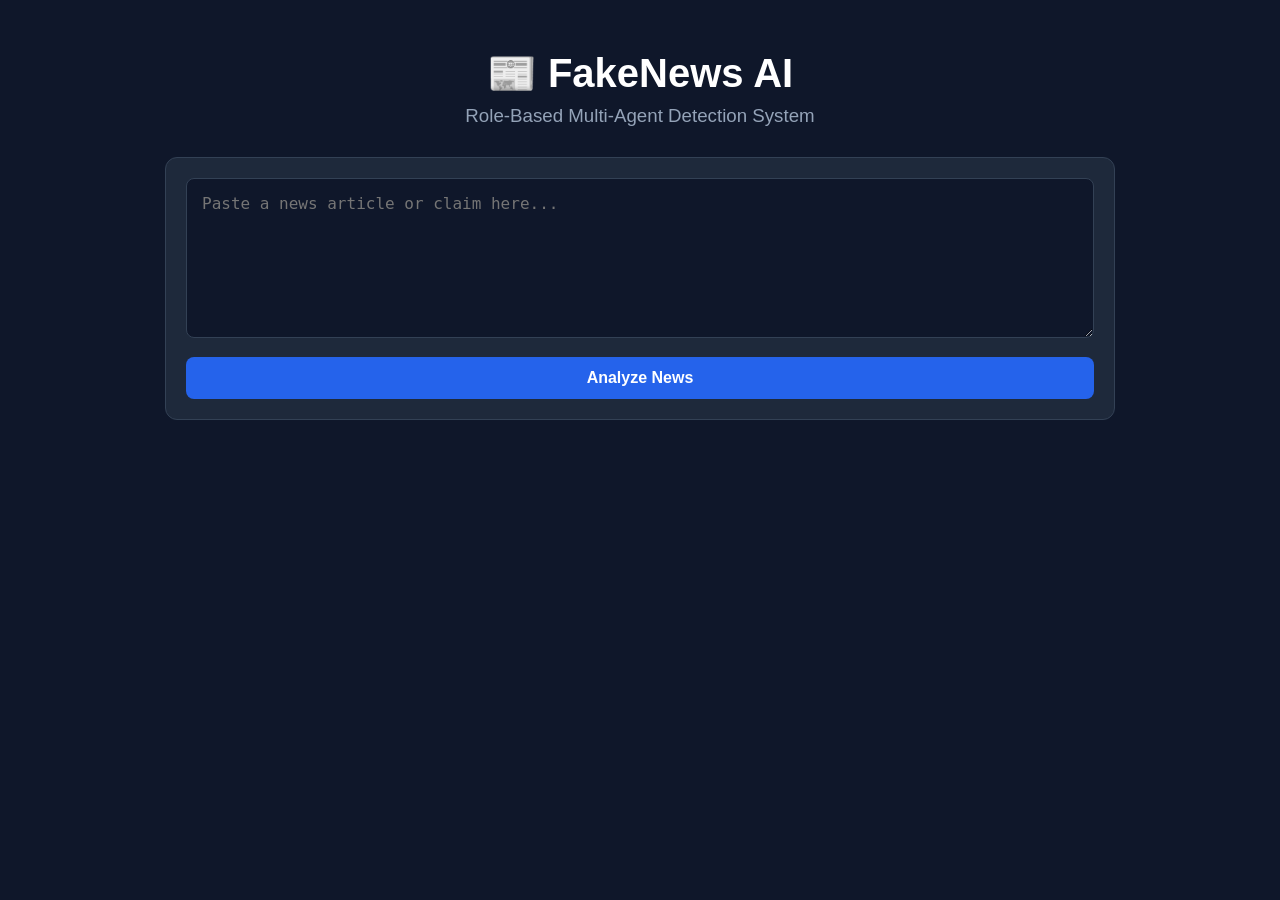
==== frontend/index.html @ 308bc760 "Initial FakeNews AI project" ====
<!DOCTYPE html>
<html lang="en">
<head>
    <meta charset="UTF-8">
    <meta name="viewport" content="width=device-width, initial-scale=1.0">
    <title>FakeNews AI</title>
    <link rel="stylesheet" href="style.css">
</head>
<body>

    <div class="container">
        <h1>📰 FakeNews AI</h1>
        <h3>Role-Based Multi-Agent Detection System</h3>

        <div class="input-section">
            <textarea id="newsText" placeholder="Paste a news article or claim here..."></textarea>
            <button id="analyzeBtn" onclick="analyzeNews()">Analyze News</button>
        </div>

        <div id="result" class="hidden"></div>
    </div>

    <script src="script.js"></script>
</body>
</html>
---- frontend/style.css ----
* {
    margin: 0;
    padding: 0;
    box-sizing: border-box;
}

body {
    font-family: 'Segoe UI', Arial, sans-serif;
    background: #0f172a; /* Sleek dark-mode background */
    color: #f8fafc;
    padding: 20px;
}

.container {
    width: 90%;
    max-width: 950px;
    margin: 30px auto;
    text-align: center;
}

h1 {
    color: #ffffff;
    font-size: 2.5rem;
    margin-bottom: 8px;
}

h3 {
    color: #94a3b8;
    font-weight: 400;
    margin-bottom: 30px;
}

.input-section {
    background: #1e293b;
    padding: 20px;
    border-radius: 12px;
    border: 1px solid #334155;
    margin-bottom: 30px;
}

textarea {
    width: 100%;
    height: 160px;
    padding: 15px;
    font-size: 16px;
    background: #0f172a;
    color: #ffffff;
    border-radius: 8px;
    border: 1px solid #334155;
    resize: vertical;
}

textarea:focus {
    outline: none;
    border-color: #38bdf8;
}

button {
    margin-top: 15px;
    padding: 12px 40px;
    border: none;
    border-radius: 8px;
    background: #2563eb;
    color: white;
    font-size: 16px;
    font-weight: 600;
    cursor: pointer;
    width: 100%;
    transition: background 0.2s;
}

button:hover {
    background: #1d4ed8;
}

.hidden {
    display: none;
}

/* Verdict Display Card */
.verdict-card {
    background: #1e293b;
    padding: 25px;
    border-radius: 12px;
    border-left: 8px solid #64748b;
    text-align: left;
    margin-bottom: 25px;
    box-shadow: 0px 4px 12px rgba(0,0,0,0.2);
}

.verdict-title {
    font-size: 26px;
    font-weight: bold;
    margin-bottom: 5px;
}

.real { color: #4ade80; }
.fake { color: #f87171; }
.unverified { color: #fbbf24; }

.confidence-text {
    font-size: 16px;
    color: #94a3b8;
    margin-bottom: 15px;
}

.explanation-text {
    font-size: 16px;
    line-height: 1.6;
    color: #cbd5e1;
}

/* Section Header */
.section-title {
    text-align: left;
    margin: 30px 0 15px 0;
    font-size: 20px;
    font-weight: bold;
    color: #38bdf8;
}

/* Agent Layout Dashboard Grid */
.agent-grid {
    display: grid;
    grid-template-columns: repeat(auto-fit, minmax(210px, 1fr));
    gap: 15px;
    text-align: left;
}

.agent-card {
    background: #1e293b;
    border: 1px solid #334155;
    padding: 18px;
    border-radius: 10px;
}

.agent-card h4 {
    color: #38bdf8;
    margin-bottom: 10px;
    border-bottom: 1px solid #334155;
    padding-bottom: 6px;
    font-size: 15px;
}

.agent-content {
    font-size: 14px;
    color: #cbd5e1;
    line-height: 1.4;
}

.agent-content pre {
    white-space: pre-wrap;
    font-family: monospace;
    color: #e2e8f0;
}
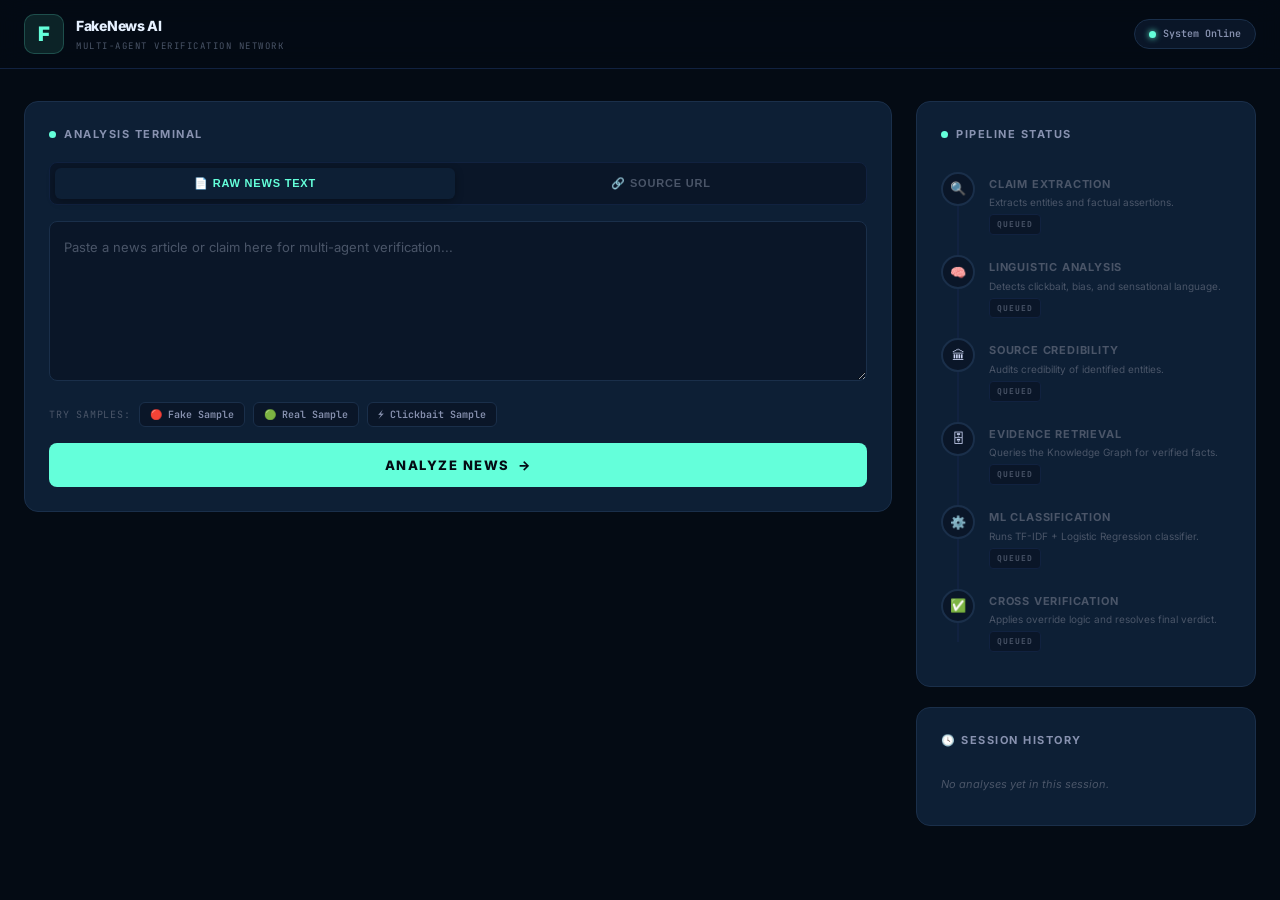
==== commit 95e2bf22: "Added internet verification agent and expanded knowledge graph" ====
--- a/frontend/index.html
+++ b/frontend/index.html
@@ -1,25 +1,144 @@
 <!DOCTYPE html>
 <html lang="en">
 <head>
-    <meta charset="UTF-8">
-    <meta name="viewport" content="width=device-width, initial-scale=1.0">
-    <title>FakeNews AI</title>
-    <link rel="stylesheet" href="style.css">
+  <meta charset="UTF-8" />
+  <meta name="viewport" content="width=device-width, initial-scale=1.0"/>
+  <title>FakeNews AI — Multi-Agent Detection</title>
+  <link href="https://fonts.googleapis.com/css2?family=Inter:wght@400;500;600;700;900&family=JetBrains+Mono:wght@400;600;700&display=swap" rel="stylesheet"/>
+  <link rel="stylesheet" href="style.css"/>
 </head>
 <body>
 
-    <div class="container">
-        <h1>📰 FakeNews AI</h1>
-        <h3>Role-Based Multi-Agent Detection System</h3>
+  <!-- HEADER -->
+  <header class="header">
+    <div class="header-inner">
+      <div class="logo-group">
+        <div class="logo-icon">F</div>
+        <div>
+          <div class="logo-title">FakeNews AI</div>
+          <div class="logo-sub">Multi-Agent Verification Network</div>
+        </div>
+      </div>
+      <div class="status-badge">
+        <span class="status-dot"></span>
+        System Online
+      </div>
+    </div>
+  </header>
 
-        <div class="input-section">
-            <textarea id="newsText" placeholder="Paste a news article or claim here..."></textarea>
-            <button id="analyzeBtn" onclick="analyzeNews()">Analyze News</button>
+  <!-- MAIN -->
+  <main class="main">
+
+    <!-- ERROR BANNER -->
+    <div id="errorBanner" class="error-banner hidden">
+      <span>⚠</span>
+      <span id="errorMsg"></span>
+      <button onclick="clearError()">✕</button>
+    </div>
+
+    <div class="grid">
+
+      <!-- LEFT COLUMN -->
+      <div class="col-left">
+
+        <!-- INPUT TERMINAL -->
+        <div class="card" id="inputCard">
+          <div class="card-header">
+            <span class="pulse-dot"></span>
+            <span>Analysis Terminal</span>
+          </div>
+
+          <div class="tab-row">
+            <button class="tab active" id="tabText" onclick="switchTab('text')">📄 Raw News Text</button>
+            <button class="tab" id="tabUrl" onclick="switchTab('url')">🔗 Source URL</button>
+          </div>
+
+          <textarea id="newsInput" class="input-area" placeholder="Paste a news article or claim here for multi-agent verification..."></textarea>
+          <input id="urlInput" class="input-url hidden" type="url" placeholder="https://example-news-source.com/article"/>
+
+          <!-- Sample buttons -->
+          <div class="sample-row">
+            <span class="sample-label">Try samples:</span>
+            <button class="sample-btn" onclick="loadSample('fake')">🔴 Fake Sample</button>
+            <button class="sample-btn" onclick="loadSample('real')">🟢 Real Sample</button>
+            <button class="sample-btn" onclick="loadSample('clickbait')">⚡ Clickbait Sample</button>
+          </div>
+
+          <button id="analyzeBtn" class="analyze-btn" onclick="analyze()">
+            <span id="btnText">Analyze News</span>
+            <span id="btnIcon">→</span>
+          </button>
         </div>
 
-        <div id="result" class="hidden"></div>
+        <!-- VERDICT PANEL (hidden until result) -->
+        <div id="verdictPanel" class="card verdict-card hidden">
+          <div class="verdict-top">
+            <div class="verdict-icon-wrap" id="verdictIconWrap">
+              <span id="verdictIcon" class="verdict-icon">?</span>
+            </div>
+            <div class="verdict-info">
+              <div class="verdict-label">System Verdict</div>
+              <div id="verdictText" class="verdict-text">—</div>
+              <div id="verdictExplanation" class="verdict-explanation"></div>
+            </div>
+            <!-- Confidence ring -->
+            <div class="confidence-ring-wrap">
+              <svg class="ring-svg" viewBox="0 0 100 100">
+                <circle cx="50" cy="50" r="40" class="ring-bg"/>
+                <circle cx="50" cy="50" r="40" class="ring-fill" id="ringFill"
+                  stroke-dasharray="251.2"
+                  stroke-dashoffset="251.2"/>
+              </svg>
+              <div class="ring-label">
+                <span id="confidencePct">0%</span>
+                <span class="ring-sub">Confidence</span>
+              </div>
+            </div>
+          </div>
+
+          <!-- Knowledge Graph badge -->
+          <div id="kgBadge" class="kg-badge hidden">
+            <span>🗄</span>
+            <span id="kgText">Verified Against Knowledge Graph</span>
+          </div>
+        </div>
+
+        <!-- AGENT BREAKDOWN (hidden until result) -->
+        <div id="agentPanel" class="hidden">
+          <div class="section-title">Individual Agent Classifications</div>
+          <div class="agent-grid" id="agentGrid"></div>
+        </div>
+
+      </div>
+
+      <!-- RIGHT COLUMN -->
+      <div class="col-right">
+
+        <!-- PIPELINE STEPPER -->
+        <div class="card">
+          <div class="card-header">
+            <span class="pulse-dot" id="pipelineDot"></span>
+            <span>Pipeline Status</span>
+          </div>
+          <div class="stepper" id="stepper">
+            <!-- Steps injected by JS -->
+          </div>
+        </div>
+
+        <!-- HISTORY PANEL -->
+        <div class="card">
+          <div class="card-header">
+            🕓 Session History
+          </div>
+          <div id="historyList" class="history-list">
+            <div class="history-empty">No analyses yet in this session.</div>
+          </div>
+        </div>
+
+      </div>
     </div>
+  </main>
 
-    <script src="script.js"></script>
+  <script src="script.js"></script>
 </body>
-</html> +</html>
--- a/frontend/style.css
+++ b/frontend/style.css
@@ -1,155 +1,768 @@
-* {
-    margin: 0;
-    padding: 0;
-    box-sizing: border-box;
-}
+/* =============================================
+   RESET & BASE
+   ============================================= */
+*, *::before, *::after { box-sizing: border-box; margin: 0; padding: 0; }
+
+:root {
+  --bg:        #040b14;
+  --surface:   #0a1628;
+  --card:      #0d1f35;
+  --border:    #1a2f4a;
+  --border2:   #112240;
+  --text:      #ccd6f6;
+  --text-dim:  #8892b0;
+  --text-faint:#4a5568;
+  --green:     #64ffda;
+  --green-dim: rgba(100,255,218,0.1);
+  --green-bd:  rgba(100,255,218,0.2);
+  --red:       #ff6b6b;
+  --red-dim:   rgba(255,107,107,0.1);
+  --red-bd:    rgba(255,107,107,0.25);
+  --amber:     #ffd166;
+  --amber-dim: rgba(255,209,102,0.1);
+  --amber-bd:  rgba(255,209,102,0.25);
+  --blue:      #64b5f6;
+  --blue-dim:  rgba(100,181,246,0.1);
+  --font:      'Inter', sans-serif;
+  --mono:      'JetBrains Mono', monospace;
+  --radius:    14px;
+  --radius-sm: 8px;
+}
+
+html { scroll-behavior: smooth; }
 
 body {
-    font-family: 'Segoe UI', Arial, sans-serif;
-    background: #0f172a; /* Sleek dark-mode background */
-    color: #f8fafc;
-    padding: 20px;
-}
-
-.container {
-    width: 90%;
-    max-width: 950px;
-    margin: 30px auto;
-    text-align: center;
-}
-
-h1 {
-    color: #ffffff;
-    font-size: 2.5rem;
-    margin-bottom: 8px;
-}
-
-h3 {
-    color: #94a3b8;
-    font-weight: 400;
-    margin-bottom: 30px;
-}
-
-.input-section {
-    background: #1e293b;
-    padding: 20px;
-    border-radius: 12px;
-    border: 1px solid #334155;
-    margin-bottom: 30px;
-}
-
-textarea {
-    width: 100%;
-    height: 160px;
-    padding: 15px;
-    font-size: 16px;
-    background: #0f172a;
-    color: #ffffff;
-    border-radius: 8px;
-    border: 1px solid #334155;
-    resize: vertical;
-}
-
-textarea:focus {
-    outline: none;
-    border-color: #38bdf8;
-}
-
-button {
-    margin-top: 15px;
-    padding: 12px 40px;
-    border: none;
-    border-radius: 8px;
-    background: #2563eb;
-    color: white;
-    font-size: 16px;
-    font-weight: 600;
-    cursor: pointer;
-    width: 100%;
-    transition: background 0.2s;
-}
-
-button:hover {
-    background: #1d4ed8;
-}
-
-.hidden {
-    display: none;
-}
-
-/* Verdict Display Card */
-.verdict-card {
-    background: #1e293b;
-    padding: 25px;
-    border-radius: 12px;
-    border-left: 8px solid #64748b;
-    text-align: left;
-    margin-bottom: 25px;
-    box-shadow: 0px 4px 12px rgba(0,0,0,0.2);
-}
-
-.verdict-title {
-    font-size: 26px;
-    font-weight: bold;
-    margin-bottom: 5px;
-}
-
-.real { color: #4ade80; }
-.fake { color: #f87171; }
-.unverified { color: #fbbf24; }
-
-.confidence-text {
-    font-size: 16px;
-    color: #94a3b8;
-    margin-bottom: 15px;
-}
-
-.explanation-text {
-    font-size: 16px;
-    line-height: 1.6;
-    color: #cbd5e1;
-}
-
-/* Section Header */
+  font-family: var(--font);
+  background: var(--bg);
+  color: var(--text);
+  min-height: 100vh;
+  line-height: 1.6;
+}
+
+/* =============================================
+   HEADER
+   ============================================= */
+.header {
+  position: sticky;
+  top: 0;
+  z-index: 100;
+  background: rgba(4,11,20,0.85);
+  backdrop-filter: blur(12px);
+  border-bottom: 1px solid var(--border2);
+}
+
+.header-inner {
+  max-width: 1280px;
+  margin: 0 auto;
+  padding: 14px 24px;
+  display: flex;
+  align-items: center;
+  justify-content: space-between;
+}
+
+.logo-group {
+  display: flex;
+  align-items: center;
+  gap: 12px;
+}
+
+.logo-icon {
+  width: 40px;
+  height: 40px;
+  border-radius: 10px;
+  background: var(--green-dim);
+  border: 1px solid var(--green-bd);
+  color: var(--green);
+  font-weight: 900;
+  font-size: 20px;
+  display: flex;
+  align-items: center;
+  justify-content: center;
+}
+
+.logo-title {
+  font-size: 14px;
+  font-weight: 800;
+  color: #e6f1ff;
+  letter-spacing: -0.3px;
+}
+
+.logo-sub {
+  font-family: var(--mono);
+  font-size: 9px;
+  color: var(--text-faint);
+  text-transform: uppercase;
+  letter-spacing: 1.5px;
+  margin-top: 1px;
+}
+
+.status-badge {
+  display: flex;
+  align-items: center;
+  gap: 7px;
+  font-family: var(--mono);
+  font-size: 10px;
+  font-weight: 600;
+  color: var(--text-dim);
+  background: var(--surface);
+  border: 1px solid var(--border);
+  padding: 6px 14px;
+  border-radius: 20px;
+}
+
+.status-dot {
+  width: 7px;
+  height: 7px;
+  border-radius: 50%;
+  background: var(--green);
+  box-shadow: 0 0 6px var(--green);
+  animation: pulse 2s infinite;
+}
+
+@keyframes pulse {
+  0%, 100% { opacity: 1; }
+  50% { opacity: 0.4; }
+}
+
+/* =============================================
+   MAIN LAYOUT
+   ============================================= */
+.main {
+  max-width: 1280px;
+  margin: 0 auto;
+  padding: 32px 24px 60px;
+}
+
+.grid {
+  display: grid;
+  grid-template-columns: 1fr 340px;
+  gap: 24px;
+  align-items: start;
+}
+
+@media (max-width: 960px) {
+  .grid { grid-template-columns: 1fr; }
+}
+
+.col-left, .col-right { display: flex; flex-direction: column; gap: 20px; }
+
+/* =============================================
+   CARD
+   ============================================= */
+.card {
+  background: var(--card);
+  border: 1px solid var(--border);
+  border-radius: var(--radius);
+  padding: 24px;
+  transition: border-color 0.2s;
+}
+
+.card-header {
+  display: flex;
+  align-items: center;
+  gap: 8px;
+  font-size: 11px;
+  font-weight: 700;
+  text-transform: uppercase;
+  letter-spacing: 1.5px;
+  color: var(--text-dim);
+  margin-bottom: 18px;
+}
+
+.pulse-dot {
+  width: 7px;
+  height: 7px;
+  border-radius: 50%;
+  background: var(--green);
+  animation: pulse 2s infinite;
+  flex-shrink: 0;
+}
+
+/* =============================================
+   INPUT TERMINAL
+   ============================================= */
+.tab-row {
+  display: flex;
+  gap: 6px;
+  background: var(--surface);
+  padding: 5px;
+  border-radius: var(--radius-sm);
+  margin-bottom: 16px;
+  border: 1px solid var(--border2);
+}
+
+.tab {
+  flex: 1;
+  padding: 9px 12px;
+  border: none;
+  border-radius: 6px;
+  font-size: 11px;
+  font-weight: 700;
+  text-transform: uppercase;
+  letter-spacing: 0.8px;
+  cursor: pointer;
+  background: transparent;
+  color: var(--text-faint);
+  transition: all 0.2s;
+}
+
+.tab.active {
+  background: var(--card);
+  color: var(--green);
+  box-shadow: 0 2px 8px rgba(0,0,0,0.3);
+}
+
+.input-area {
+  width: 100%;
+  height: 160px;
+  background: var(--surface);
+  border: 1px solid var(--border);
+  border-radius: var(--radius-sm);
+  color: var(--text);
+  font-family: var(--font);
+  font-size: 13px;
+  padding: 14px;
+  resize: vertical;
+  outline: none;
+  transition: border-color 0.2s;
+  line-height: 1.7;
+}
+
+.input-area:focus { border-color: rgba(100,255,218,0.4); }
+.input-area::placeholder { color: var(--text-faint); }
+
+.input-url {
+  width: 100%;
+  background: var(--surface);
+  border: 1px solid var(--border);
+  border-radius: var(--radius-sm);
+  color: var(--text);
+  font-family: var(--mono);
+  font-size: 12px;
+  padding: 14px;
+  outline: none;
+  transition: border-color 0.2s;
+}
+
+.input-url:focus { border-color: rgba(100,255,218,0.4); }
+.input-url::placeholder { color: var(--text-faint); }
+
+.sample-row {
+  display: flex;
+  align-items: center;
+  gap: 8px;
+  flex-wrap: wrap;
+  margin: 14px 0 16px;
+}
+
+.sample-label {
+  font-size: 10px;
+  color: var(--text-faint);
+  font-family: var(--mono);
+  text-transform: uppercase;
+  letter-spacing: 0.8px;
+}
+
+.sample-btn {
+  font-size: 10px;
+  font-family: var(--mono);
+  font-weight: 600;
+  padding: 5px 10px;
+  background: var(--surface);
+  border: 1px solid var(--border);
+  border-radius: 6px;
+  color: var(--text-dim);
+  cursor: pointer;
+  transition: all 0.15s;
+}
+
+.sample-btn:hover {
+  border-color: var(--green-bd);
+  color: var(--green);
+}
+
+.analyze-btn {
+  width: 100%;
+  padding: 14px;
+  background: var(--green);
+  color: #040b14;
+  font-weight: 800;
+  font-size: 13px;
+  text-transform: uppercase;
+  letter-spacing: 1.5px;
+  border: none;
+  border-radius: var(--radius-sm);
+  cursor: pointer;
+  display: flex;
+  align-items: center;
+  justify-content: center;
+  gap: 8px;
+  transition: all 0.2s;
+  font-family: var(--font);
+}
+
+.analyze-btn:hover { background: #9fffed; transform: translateY(-1px); }
+.analyze-btn:disabled { background: var(--border); color: var(--text-faint); cursor: not-allowed; transform: none; }
+
+/* =============================================
+   VERDICT PANEL
+   ============================================= */
+.verdict-card { border-color: var(--border); transition: border-color 0.4s; }
+.verdict-card.verdict-REAL  { border-color: var(--green-bd);  background: linear-gradient(135deg, var(--card), rgba(100,255,218,0.03)); }
+.verdict-card.verdict-FAKE  { border-color: var(--red-bd);    background: linear-gradient(135deg, var(--card), rgba(255,107,107,0.03)); }
+.verdict-card.verdict-UNVERIFIED { border-color: var(--amber-bd); background: linear-gradient(135deg, var(--card), rgba(255,209,102,0.03)); }
+
+.verdict-top {
+  display: flex;
+  align-items: center;
+  gap: 20px;
+  flex-wrap: wrap;
+}
+
+.verdict-icon-wrap {
+  width: 56px;
+  height: 56px;
+  border-radius: 14px;
+  background: var(--surface);
+  border: 1px solid var(--border);
+  display: flex;
+  align-items: center;
+  justify-content: center;
+  font-size: 26px;
+  flex-shrink: 0;
+}
+
+.verdict-info { flex: 1; min-width: 0; }
+
+.verdict-label {
+  font-family: var(--mono);
+  font-size: 9px;
+  text-transform: uppercase;
+  letter-spacing: 2px;
+  color: var(--text-faint);
+  margin-bottom: 4px;
+}
+
+.verdict-text {
+  font-size: 36px;
+  font-weight: 900;
+  letter-spacing: -1px;
+  line-height: 1;
+}
+
+.verdict-REAL  .verdict-text { color: var(--green); }
+.verdict-FAKE  .verdict-text { color: var(--red); }
+.verdict-UNVERIFIED .verdict-text { color: var(--amber); }
+
+.verdict-explanation {
+  font-size: 12px;
+  color: var(--text-dim);
+  margin-top: 8px;
+  line-height: 1.5;
+}
+
+/* Confidence Ring */
+.confidence-ring-wrap {
+  position: relative;
+  width: 100px;
+  height: 100px;
+  flex-shrink: 0;
+}
+
+.ring-svg {
+  width: 100%;
+  height: 100%;
+  transform: rotate(-90deg);
+}
+
+.ring-bg { fill: none; stroke: var(--border2); stroke-width: 8; }
+
+.ring-fill {
+  fill: none;
+  stroke-width: 8;
+  stroke-linecap: round;
+  transition: stroke-dashoffset 1.2s cubic-bezier(0.4,0,0.2,1), stroke 0.4s;
+}
+
+.verdict-REAL  .ring-fill { stroke: var(--green); }
+.verdict-FAKE  .ring-fill { stroke: var(--red); }
+.verdict-UNVERIFIED .ring-fill { stroke: var(--amber); }
+
+.ring-label {
+  position: absolute;
+  inset: 0;
+  display: flex;
+  flex-direction: column;
+  align-items: center;
+  justify-content: center;
+  gap: 2px;
+}
+
+#confidencePct {
+  font-size: 18px;
+  font-weight: 900;
+  color: #e6f1ff;
+  line-height: 1;
+}
+
+.ring-sub {
+  font-family: var(--mono);
+  font-size: 8px;
+  text-transform: uppercase;
+  color: var(--text-faint);
+  letter-spacing: 1px;
+}
+
+/* Knowledge Graph Badge */
+.kg-badge {
+  display: inline-flex;
+  align-items: center;
+  gap: 8px;
+  margin-top: 18px;
+  padding: 8px 14px;
+  background: var(--green-dim);
+  border: 1px solid var(--green-bd);
+  border-radius: 8px;
+  font-family: var(--mono);
+  font-size: 10px;
+  font-weight: 700;
+  color: var(--green);
+  text-transform: uppercase;
+  letter-spacing: 1px;
+  animation: pulse 2s infinite;
+}
+
+/* =============================================
+   AGENT BREAKDOWN
+   ============================================= */
 .section-title {
-    text-align: left;
-    margin: 30px 0 15px 0;
-    font-size: 20px;
-    font-weight: bold;
-    color: #38bdf8;
-}
-
-/* Agent Layout Dashboard Grid */
+  font-size: 11px;
+  font-weight: 700;
+  text-transform: uppercase;
+  letter-spacing: 1.5px;
+  color: var(--text-dim);
+  margin-bottom: 14px;
+}
+
 .agent-grid {
-    display: grid;
-    grid-template-columns: repeat(auto-fit, minmax(210px, 1fr));
-    gap: 15px;
-    text-align: left;
-}
+  display: grid;
+  grid-template-columns: 1fr 1fr;
+  gap: 14px;
+}
+
+@media (max-width: 700px) { .agent-grid { grid-template-columns: 1fr; } }
 
 .agent-card {
-    background: #1e293b;
-    border: 1px solid #334155;
-    padding: 18px;
-    border-radius: 10px;
-}
-
-.agent-card h4 {
-    color: #38bdf8;
-    margin-bottom: 10px;
-    border-bottom: 1px solid #334155;
-    padding-bottom: 6px;
-    font-size: 15px;
-}
-
-.agent-content {
-    font-size: 14px;
-    color: #cbd5e1;
-    line-height: 1.4;
-}
-
-.agent-content pre {
-    white-space: pre-wrap;
-    font-family: monospace;
-    color: #e2e8f0;
-}+  background: var(--card);
+  border: 1px solid var(--border);
+  border-radius: var(--radius-sm);
+  padding: 16px;
+  display: flex;
+  flex-direction: column;
+  gap: 10px;
+  transition: border-color 0.2s;
+}
+
+.agent-card:hover { border-color: rgba(100,255,218,0.2); }
+
+.agent-top {
+  display: flex;
+  align-items: flex-start;
+  justify-content: space-between;
+  gap: 8px;
+}
+
+.agent-name-row { display: flex; align-items: center; gap: 8px; }
+
+.agent-icon {
+  width: 30px;
+  height: 30px;
+  border-radius: 7px;
+  background: var(--surface);
+  border: 1px solid var(--border2);
+  display: flex;
+  align-items: center;
+  justify-content: center;
+  font-size: 14px;
+  flex-shrink: 0;
+}
+
+.agent-name {
+  font-size: 11px;
+  font-weight: 700;
+  color: #e6f1ff;
+  line-height: 1.3;
+}
+
+.agent-level {
+  font-family: var(--mono);
+  font-size: 8px;
+  color: var(--text-faint);
+  text-transform: uppercase;
+  letter-spacing: 1px;
+}
+
+.agent-body {
+  font-size: 11px;
+  color: var(--text-dim);
+  line-height: 1.6;
+  flex: 1;
+}
+
+.agent-body .data-row {
+  display: flex;
+  justify-content: space-between;
+  align-items: center;
+  padding: 3px 0;
+  border-bottom: 1px solid var(--border2);
+  gap: 8px;
+}
+
+.agent-body .data-row:last-child { border-bottom: none; }
+
+.data-key {
+  font-family: var(--mono);
+  font-size: 9px;
+  color: var(--text-faint);
+  text-transform: uppercase;
+  letter-spacing: 0.8px;
+  flex-shrink: 0;
+}
+
+.data-val {
+  font-family: var(--mono);
+  font-size: 10px;
+  color: var(--text);
+  text-align: right;
+  word-break: break-word;
+}
+
+.flag-list { display: flex; flex-wrap: wrap; gap: 4px; margin-top: 4px; }
+
+.flag-tag {
+  font-family: var(--mono);
+  font-size: 9px;
+  font-weight: 700;
+  padding: 3px 7px;
+  background: var(--red-dim);
+  border: 1px solid var(--red-bd);
+  color: var(--red);
+  border-radius: 4px;
+  text-transform: uppercase;
+}
+
+.no-flags {
+  font-family: var(--mono);
+  font-size: 10px;
+  color: var(--green);
+  opacity: 0.7;
+}
+
+/* =============================================
+   PIPELINE STEPPER
+   ============================================= */
+.stepper { display: flex; flex-direction: column; gap: 0; position: relative; }
+
+.stepper::before {
+  content: '';
+  position: absolute;
+  left: 16px;
+  top: 20px;
+  bottom: 20px;
+  width: 2px;
+  background: var(--border2);
+  z-index: 0;
+}
+
+.step {
+  display: flex;
+  align-items: flex-start;
+  gap: 14px;
+  padding: 10px 0;
+  position: relative;
+  z-index: 1;
+  transition: all 0.3s;
+}
+
+.step-icon {
+  width: 34px;
+  height: 34px;
+  border-radius: 50%;
+  background: var(--surface);
+  border: 2px solid var(--border);
+  display: flex;
+  align-items: center;
+  justify-content: center;
+  font-size: 13px;
+  flex-shrink: 0;
+  transition: all 0.3s;
+}
+
+.step.done .step-icon {
+  background: var(--green-dim);
+  border-color: var(--green);
+  color: var(--green);
+}
+
+.step.active .step-icon {
+  background: var(--blue-dim);
+  border-color: var(--blue);
+  animation: stepPulse 1s infinite;
+}
+
+@keyframes stepPulse {
+  0%, 100% { box-shadow: 0 0 0 0 rgba(100,181,246,0.4); }
+  50% { box-shadow: 0 0 0 6px rgba(100,181,246,0); }
+}
+
+.step-info { flex: 1; padding-top: 4px; }
+
+.step-name {
+  font-size: 11px;
+  font-weight: 700;
+  text-transform: uppercase;
+  letter-spacing: 0.8px;
+  color: var(--text-faint);
+  transition: color 0.3s;
+}
+
+.step.done .step-name { color: #e6f1ff; }
+.step.active .step-name { color: var(--blue); }
+
+.step-role {
+  font-size: 10px;
+  color: var(--text-faint);
+  margin-top: 2px;
+  line-height: 1.4;
+}
+
+.step-badge {
+  font-family: var(--mono);
+  font-size: 8px;
+  font-weight: 700;
+  text-transform: uppercase;
+  letter-spacing: 1px;
+  padding: 3px 7px;
+  border-radius: 4px;
+  border: 1px solid;
+  margin-top: 4px;
+  display: inline-block;
+}
+
+.step.done .step-badge { background: var(--green-dim); border-color: var(--green-bd); color: var(--green); }
+.step.active .step-badge { background: var(--blue-dim); border-color: rgba(100,181,246,0.3); color: var(--blue); }
+.step.pending .step-badge { background: var(--surface); border-color: var(--border2); color: var(--text-faint); }
+
+/* =============================================
+   HISTORY
+   ============================================= */
+.history-list { display: flex; flex-direction: column; gap: 8px; }
+
+.history-empty {
+  font-size: 11px;
+  color: var(--text-faint);
+  font-style: italic;
+  padding: 8px 0;
+}
+
+.history-item {
+  display: flex;
+  align-items: center;
+  justify-content: space-between;
+  gap: 10px;
+  background: var(--surface);
+  border: 1px solid var(--border2);
+  border-radius: 8px;
+  padding: 10px 12px;
+  cursor: pointer;
+  transition: all 0.15s;
+  width: 100%;
+  text-align: left;
+}
+
+.history-item:hover { border-color: var(--border); }
+
+.history-text {
+  font-size: 11px;
+  color: var(--text-dim);
+  white-space: nowrap;
+  overflow: hidden;
+  text-overflow: ellipsis;
+  flex: 1;
+}
+
+.history-meta { display: flex; flex-direction: column; align-items: flex-end; gap: 2px; flex-shrink: 0; }
+
+.history-verdict {
+  font-family: var(--mono);
+  font-size: 9px;
+  font-weight: 700;
+  text-transform: uppercase;
+}
+
+.hv-REAL { color: var(--green); }
+.hv-FAKE { color: var(--red); }
+.hv-UNVERIFIED { color: var(--amber); }
+
+.history-time {
+  font-family: var(--mono);
+  font-size: 8px;
+  color: var(--text-faint);
+}
+
+/* =============================================
+   ERROR BANNER
+   ============================================= */
+.error-banner {
+  display: flex;
+  align-items: center;
+  gap: 10px;
+  background: var(--red-dim);
+  border: 1px solid var(--red-bd);
+  border-radius: var(--radius-sm);
+  padding: 12px 16px;
+  font-size: 12px;
+  color: #ffb3b3;
+  margin-bottom: 20px;
+}
+
+.error-banner button {
+  margin-left: auto;
+  background: var(--surface);
+  border: 1px solid var(--border);
+  color: var(--text-dim);
+  padding: 4px 10px;
+  border-radius: 5px;
+  cursor: pointer;
+  font-size: 11px;
+  flex-shrink: 0;
+}
+
+/* =============================================
+   SPINNER
+   ============================================= */
+.spinner {
+  width: 16px;
+  height: 16px;
+  border: 2px solid rgba(4,11,20,0.3);
+  border-top-color: #040b14;
+  border-radius: 50%;
+  animation: spin 0.7s linear infinite;
+  display: inline-block;
+}
+
+@keyframes spin { to { transform: rotate(360deg); } }
+
+/* =============================================
+   UTILITY
+   ============================================= */
+.hidden { display: none !important; }
+
+.fade-in {
+  animation: fadeIn 0.4s ease-out;
+}
+
+@keyframes fadeIn {
+  from { opacity: 0; transform: translateY(10px); }
+  to   { opacity: 1; transform: translateY(0); }
+}
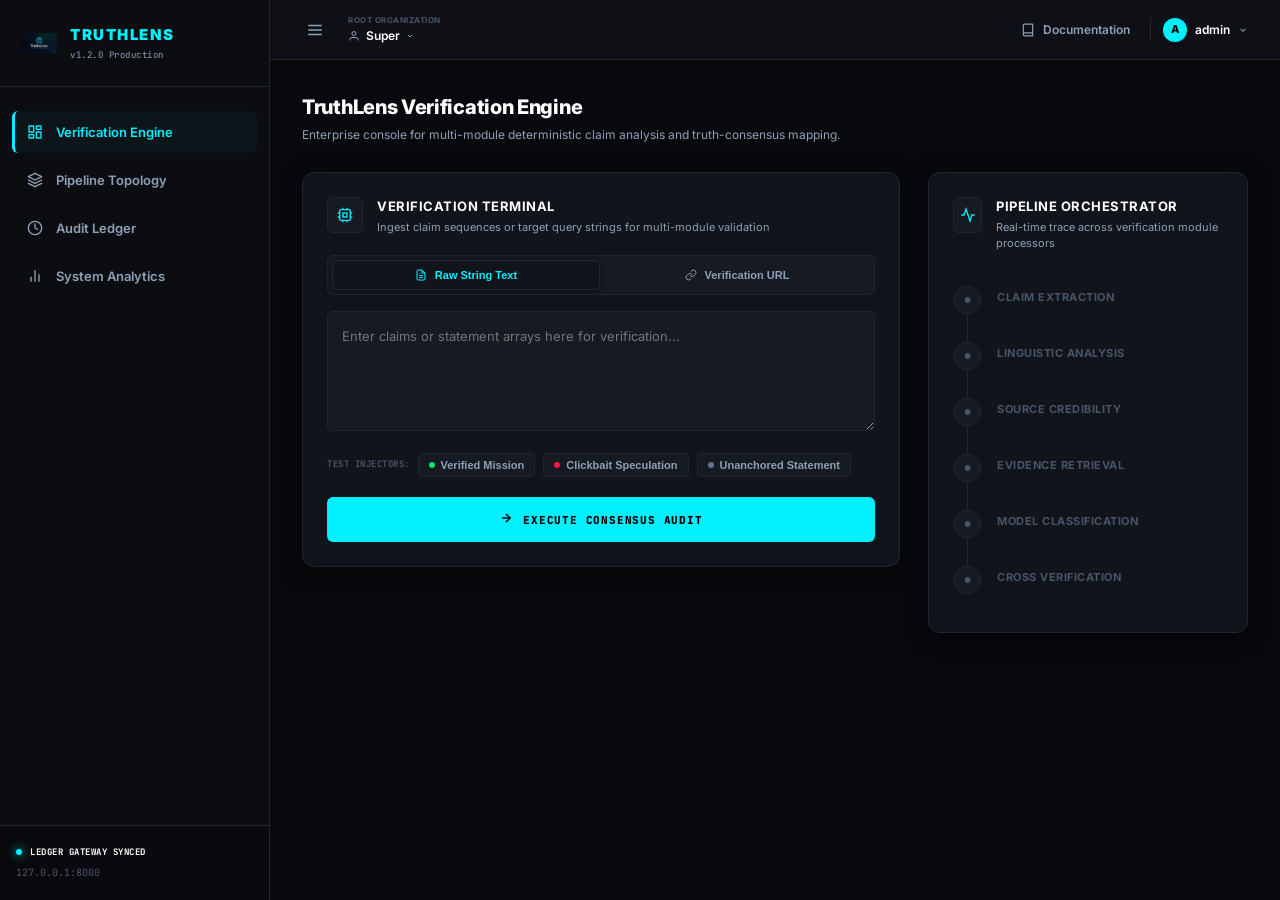
==== commit dc71a1cc: "Updated files with local changes" ====
--- a/frontend/index.html
+++ b/frontend/index.html
@@ -3,142 +3,356 @@
 <head>
   <meta charset="UTF-8" />
   <meta name="viewport" content="width=device-width, initial-scale=1.0"/>
-  <title>FakeNews AI — Multi-Agent Detection</title>
-  <link href="https://fonts.googleapis.com/css2?family=Inter:wght@400;500;600;700;900&family=JetBrains+Mono:wght@400;600;700&display=swap" rel="stylesheet"/>
+  <title>TRUTHLENS</title>
+  <link href="https://fonts.googleapis.com/css2?family=Inter:wght@400;500;600;700;800&family=JetBrains+Mono:wght@400;600;700&display=swap" rel="stylesheet"/>
   <link rel="stylesheet" href="style.css"/>
 </head>
 <body>
 
-  <!-- HEADER -->
-  <header class="header">
-    <div class="header-inner">
-      <div class="logo-group">
-        <div class="logo-icon">F</div>
-        <div>
-          <div class="logo-title">FakeNews AI</div>
-          <div class="logo-sub">Multi-Agent Verification Network</div>
+  <div class="app-container">
+
+    <!-- SIDEBAR SHELL -->
+    <aside class="sidebar">
+      <div class="sidebar-brand">
+        <div class="brand-icon" style="padding: 0; overflow: hidden; background: transparent; border: none; box-shadow: none;">
+          <img src="logo.png" alt="TRUTHLENS Logo" style="width: 36px; height: 36px; object-fit: contain; border-radius: var(--radius-element);"/>
+        </div>
+        <div class="brand-text-wrapper">
+          <div class="brand-title"><span class="brand-accent">TRUTHLENS</span></div>
+          <div class="brand-version">v1.2.0 Production</div>
         </div>
       </div>
-      <div class="status-badge">
-        <span class="status-dot"></span>
-        System Online
+
+      <nav class="sidebar-menu">
+        <button class="menu-item active" id="navDashboard" data-tab="dashboard">
+          <span class="menu-icon">
+            <svg width="16" height="16" viewBox="0 0 24 24" fill="none" stroke="currentColor" stroke-width="2" stroke-linecap="round" stroke-linejoin="round">
+              <rect x="3" y="3" width="7" height="9"></rect>
+              <rect x="14" y="3" width="7" height="5"></rect>
+              <rect x="14" y="12" width="7" height="9"></rect>
+              <rect x="3" y="16" width="7" height="5"></rect>
+            </svg>
+          </span>
+          <span class="menu-text">Verification Engine</span>
+        </button>
+        <button class="menu-item" id="navTopology" data-tab="topology">
+          <span class="menu-icon">
+            <svg width="16" height="16" viewBox="0 0 24 24" fill="none" stroke="currentColor" stroke-width="2" stroke-linecap="round" stroke-linejoin="round">
+              <polygon points="12 2 2 7 12 12 22 7 12 2"></polygon>
+              <polyline points="2 17 12 22 22 17"></polyline>
+              <polyline points="2 12 12 17 22 12"></polyline>
+            </svg>
+          </span>
+          <span class="menu-text">Pipeline Topology</span>
+        </button>
+        <button class="menu-item" id="navLedger" data-tab="ledger">
+          <span class="menu-icon">
+            <svg width="16" height="16" viewBox="0 0 24 24" fill="none" stroke="currentColor" stroke-width="2" stroke-linecap="round" stroke-linejoin="round">
+              <circle cx="12" cy="12" r="10"></circle>
+              <polyline points="12 6 12 12 16 14"></polyline>
+            </svg>
+          </span>
+          <span class="menu-text">Audit Ledger</span>
+        </button>
+        <button class="menu-item" id="navAnalytics" data-tab="analytics">
+          <span class="menu-icon">
+            <svg width="16" height="16" viewBox="0 0 24 24" fill="none" stroke="currentColor" stroke-width="2" stroke-linecap="round" stroke-linejoin="round">
+              <line x1="18" y1="20" x2="18" y2="10"></line>
+              <line x1="12" y1="20" x2="12" y2="4"></line>
+              <line x1="6" y1="20" x2="6" y2="14"></line>
+            </svg>
+          </span>
+          <span class="menu-text">System Analytics</span>
+        </button>
+      </nav>
+
+      <div class="sidebar-footer">
+        <div class="sys-status">
+          <div class="status-indicator">
+            <span class="pulse-dot-cyan"></span>
+            <span class="status-lbl">LEDGER GATEWAY SYNCED</span>
+          </div>
+          <div class="sys-meta">127.0.0.1:8000</div>
+        </div>
       </div>
+    </aside>
+
+    <!-- MAIN CONSOLE WORKSPACE -->
+    <div class="main-workspace">
+
+      <!-- TOP HEADER BAR -->
+      <header class="top-bar">
+        <div class="top-bar-left">
+          <button class="hamburger-btn">
+            <svg width="18" height="18" viewBox="0 0 24 24" fill="none" stroke="currentColor" stroke-width="2"><line x1="3" y1="12" x2="21" y2="12"></line><line x1="3" y1="6" x2="21" y2="6"></line><line x1="3" y1="18" x2="21" y2="18"></line></svg>
+          </button>
+          <div class="org-switcher">
+            <span class="org-label">Root Organization</span>
+            <div class="org-select-box">
+              <svg class="org-icon" width="12" height="12" viewBox="0 0 24 24" fill="none" stroke="currentColor" stroke-width="2"><path d="M20 21v-2a4 4 0 0 0-4-4H8a4 4 0 0 0-4 4v2"></path><circle cx="12" cy="7" r="4"></circle></svg>
+              <span class="org-name">Super</span>
+              <svg width="8" height="8" viewBox="0 0 24 24" fill="none" stroke="currentColor" stroke-width="3"><polyline points="6 9 12 15 18 9"></polyline></svg>
+            </div>
+          </div>
+        </div>
+        <div class="top-bar-right">
+          <a href="#" class="docs-link">
+            <svg width="14" height="14" viewBox="0 0 24 24" fill="none" stroke="currentColor" stroke-width="2"><path d="M4 19.5A2.5 2.5 0 0 1 6.5 17H20"></path><path d="M6.5 2H20v20H6.5A2.5 2.5 0 0 1 4 19.5v-15A2.5 2.5 0 0 1 6.5 2z"></path></svg>
+            <span>Documentation</span>
+          </a>
+          <div class="user-profile">
+            <div class="user-badge">A</div>
+            <span class="user-name">admin</span>
+            <svg width="10" height="10" viewBox="0 0 24 24" fill="none" stroke="currentColor" stroke-width="2.5"><polyline points="6 9 12 15 18 9"></polyline></svg>
+          </div>
+        </div>
+      </header>
+
+      <!-- SYSTEM ALERTS HUB -->
+      <div class="system-alerts-hub">
+        <div id="errorBanner" class="error-toast hidden">
+          <span class="toast-icon">
+            <svg width="14" height="14" viewBox="0 0 24 24" fill="none" stroke="currentColor" stroke-width="2"><path d="M10.29 3.86L1.82 18a2 2 0 0 0 1.71 3h16.94a2 2 0 0 0 1.71-3L13.71 3.86a2 2 0 0 0-3.42 0z"></path><line x1="12" y1="9" x2="12" y2="13"></line><line x1="12" y1="17" x2="12.01" y2="17"></line></svg>
+          </span>
+          <span id="errorMsg" class="toast-text"></span>
+          <button id="closeErrorBtn" class="toast-close">✕</button>
+        </div>
+      </div>
+
+      <!-- WORKSPACE SCROLLABLE CONTENT -->
+      <div class="workspace-content">
+        <div class="workspace-header-section">
+          <h1 class="page-title-main" id="pageTitle">TruthLens Verification Engine</h1>
+          <p class="page-subtitle-main">Enterprise console for multi-module deterministic claim analysis and truth-consensus mapping.</p>
+        </div>
+
+        <!-- TAB CONTENT: DASHBOARD -->
+        <section id="tabContentDashboard" class="tab-view fade-in">
+          <div class="workspace-grid">
+            
+            <div class="w-col-left">
+              <!-- Ingestion Terminal Card -->
+              <div class="console-card">
+                <div class="card-lead">
+                  <div class="lead-icon">
+                    <svg width="16" height="16" viewBox="0 0 24 24" fill="none" stroke="currentColor" stroke-width="2"><rect x="4" y="4" width="16" height="16" rx="2" ry="2"></rect><rect x="9" y="9" width="6" height="6"></rect><line x1="9" y1="1" x2="9" y2="4"></line><line x1="15" y1="1" x2="15" y2="4"></line><line x1="9" y1="20" x2="9" y2="23"></line><line x1="15" y1="20" x2="15" y2="23"></line><line x1="20" y1="9" x2="23" y2="9"></line><line x1="20" y1="15" x2="23" y2="15"></line><line x1="1" y1="9" x2="4" y2="9"></line><line x1="1" y1="15" x2="4" y2="15"></line></svg>
+                  </div>
+                  <div>
+                    <h3>Verification Terminal</h3>
+                    <p class="lead-sub">Ingest claim sequences or target query strings for multi-module validation</p>
+                  </div>
+                </div>
+
+                <div class="terminal-modes">
+                  <button class="mode-toggle active" id="modeBtnText">
+                    <svg width="12" height="12" viewBox="0 0 24 24" fill="none" stroke="currentColor" stroke-width="2"><path d="M14 2H6a2 2 0 0 0-2 2v16a2 2 0 0 0 2 2h12a2 2 0 0 0 2-2V8z"></path><polyline points="14 2 14 8 20 8"></polyline><line x1="16" y1="13" x2="8" y2="13"></line><line x1="16" y1="17" x2="8" y2="17"></line><polyline points="10 9 9 9 8 9"></polyline></svg>
+                    <span>Raw String Text</span>
+                  </button>
+                  <button class="mode-toggle" id="modeBtnUrl">
+                    <svg width="12" height="12" viewBox="0 0 24 24" fill="none" stroke="currentColor" stroke-width="2"><path d="M10 13a5 5 0 0 0 7.54.54l3-3a5 5 0 0 0-7.07-7.07l-1.72 1.71"></path><path d="M14 11a5 5 0 0 0-7.54-.54l-3 3a5 5 0 0 0 7.07 7.07l1.71-1.71"></path></svg>
+                    <span>Verification URL</span>
+                  </button>
+                </div>
+
+                <div class="terminal-body">
+                  <textarea id="newsInput" class="terminal-textarea" placeholder="Enter claims or statement arrays here for verification..."></textarea>
+                  <input id="urlInput" class="terminal-input hidden" type="url" placeholder="https://domain-name.com/target-ledger-item"/>
+                </div>
+
+                <div class="quick-samples">
+                  <span class="sample-title">TEST INJECTORS:</span>
+                  <button class="chip-btn" id="sampleRealBtn">
+                    <span class="dot-indicator-success"></span> Verified Mission
+                  </button>
+                  <button class="chip-btn" id="sampleFakeBtn">
+                    <span class="dot-indicator-danger"></span> Clickbait Speculation
+                  </button>
+                  <button class="chip-btn" id="sampleNeutralBtn">
+                    <span class="dot-indicator-muted"></span> Unanchored Statement
+                  </button>
+                </div>
+
+                <button id="analyzeBtn" class="primary-dispatch-btn">
+                  <span id="btnIcon" class="dispatch-icon">
+                    <svg width="14" height="14" viewBox="0 0 24 24" fill="none" stroke="currentColor" stroke-width="2.5"><line x1="5" y1="12" x2="19" y2="12"></line><polyline points="12 5 19 12 12 19"></polyline></svg>
+                  </span>
+                  <span id="btnText">EXECUTE CONSENSUS AUDIT</span>
+                </button>
+              </div>
+
+              <!-- Verdict Banner Card -->
+              <div id="verdictPanel" class="console-card verdict-card-base hidden">
+                <div class="verdict-banner-inner">
+                  <div class="verdict-main-meta">
+                    <span class="verdict-badge-lbl">Consensus Consensus State</span>
+                    <h2 id="verdictText" class="verdict-headline">UNVERIFIED</h2>
+                    <p id="verdictExplanation" class="verdict-summary"></p>
+                  </div>
+
+                  <div class="dial-container">
+                    <svg class="dial-svg">
+                      <circle class="dial-track" cx="45" cy="45" r="36"></circle>
+                      <circle class="dial-fill" id="ringFill" cx="45" cy="45" r="36" stroke-dasharray="226.2" stroke-dashoffset="226.2"></circle>
+                    </svg>
+                    <div class="dial-center-text">
+                      <span id="confidencePct">0%</span>
+                      <label>CONFIDENCE</label>
+                    </div>
+                  </div>
+                </div>
+
+                <div id="kgBadge" class="kg-verification-badge hidden">
+                  <span class="kg-badge-icon">
+                    <svg width="12" height="12" viewBox="0 0 24 24" fill="none" stroke="currentColor" stroke-width="2.5"><path d="M22 11.08V12a10 10 0 1 1-5.93-9.14"></path><polyline points="22 4 12 14.01 9 11.01"></polyline></svg>
+                  </span>
+                  <span id="kgText">Anchored to Ground-Truth Verification Ledger</span>
+                </div>
+              </div>
+
+              <!-- Verification Modules Grid -->
+              <div id="modulesPanel" class="hidden">
+                <div class="panel-section-header">VERIFICATION MODULE CONSENSUS OUTPUTS</div>
+                <div class="agent-matrix" id="modulesGrid"></div>
+              </div>
+            </div>
+
+            <!-- Right Column Stepper -->
+            <div class="w-col-right">
+              <div class="console-card">
+                <div class="card-lead">
+                  <div class="lead-icon">
+                    <svg width="16" height="16" viewBox="0 0 24 24" fill="none" stroke="currentColor" stroke-width="2"><polyline points="22 12 18 12 15 21 9 3 6 12 2 12"></polyline></svg>
+                  </div>
+                  <div>
+                    <h3>Pipeline Orchestrator</h3>
+                    <p class="lead-sub">Real-time trace across verification module processors</p>
+                  </div>
+                </div>
+                <div class="stepper-track" id="stepper"></div>
+              </div>
+            </div>
+
+          </div>
+        </section>
+
+        <!-- TAB CONTENT: PIPELINE TOPOLOGY -->
+        <section id="tabContentTopology" class="tab-view hidden fade-in">
+          <div class="console-card">
+            <div class="card-lead">
+              <div class="lead-icon">
+                <svg width="16" height="16" viewBox="0 0 24 24" fill="none" stroke="currentColor" stroke-width="2"><polygon points="12 2 2 7 12 12 22 7 12 2"></polygon><polyline points="2 17 12 22 22 17"></polyline><polyline points="2 12 12 17 22 12"></polyline></svg>
+              </div>
+              <div>
+                <h3>Consensus Engine Architecture Diagram</h3>
+                <p class="lead-sub">Pipeline topography and override resolution flow patterns</p>
+              </div>
+            </div>
+            
+            <div class="architecture-flowchart">
+              <div class="flow-node">UI Ingestion Layer</div>
+              <div class="flow-arrow">
+                <svg width="16" height="16" viewBox="0 0 24 24" fill="none" stroke="currentColor" stroke-width="2"><line x1="12" y1="5" x2="12" y2="19"></line><polyline points="19 12 12 19 5 12"></polyline></svg>
+              </div>
+              <div class="flow-node highlight">FastAPI Gateway Router</div>
+              <div class="flow-arrow">
+                <svg width="16" height="16" viewBox="0 0 24 24" fill="none" stroke="currentColor" stroke-width="2"><line x1="12" y1="5" x2="12" y2="19"></line><polyline points="19 12 12 19 5 12"></polyline></svg>
+              </div>
+              
+              <div class="flow-cluster-container">
+                <div class="flow-cluster-label">Parallel Validation Engines</div>
+                <div class="flow-cluster">
+                  <div class="cluster-node">
+                    <span class="node-num">1</span>
+                    <strong>Claim Extraction</strong>
+                    <p>Regex tokenizer matches entity pairs.</p>
+                  </div>
+                  <div class="cluster-node">
+                    <span class="node-num">2</span>
+                    <strong>Linguistic Analyser</strong>
+                    <p>Scores clickbait density & vocabulary filters.</p>
+                  </div>
+                  <div class="cluster-node">
+                    <span class="node-num">3</span>
+                    <strong>Source Credibility</strong>
+                    <p>Audits entity credibility thresholds.</p>
+                  </div>
+                  <div class="cluster-node">
+                    <span class="node-num">4</span>
+                    <strong>Ledger Retrieval</strong>
+                    <p>Scans database ledger query anchors.</p>
+                  </div>
+                  <div class="cluster-node">
+                    <span class="node-num">5</span>
+                    <strong>Model Classification</strong>
+                    <p>Runs logistic classification matrices.</p>
+                  </div>
+                </div>
+              </div>
+
+              <div class="flow-arrow">
+                <svg width="16" height="16" viewBox="0 0 24 24" fill="none" stroke="currentColor" stroke-width="2"><line x1="12" y1="5" x2="12" y2="19"></line><polyline points="19 12 12 19 5 12"></polyline></svg>
+              </div>
+              <div class="flow-node highlight">Cross Verification Module (Consensus Engine)</div>
+              <div class="flow-arrow">
+                <svg width="16" height="16" viewBox="0 0 24 24" fill="none" stroke="currentColor" stroke-width="2"><line x1="12" y1="5" x2="12" y2="19"></line><polyline points="19 12 12 19 5 12"></polyline></svg>
+              </div>
+              <div class="flow-node verdict-output">Consensus Final Verdict</div>
+            </div>
+
+            <div class="consensus-rules-card" style="margin-top: 30px;">
+              <h4 style="color:#ffffff; font-size:13px; font-weight:700; margin-bottom:12px;">Consensus Logic Parameters:</h4>
+              <ul class="rules-list" style="list-style:none; display:flex; flex-direction:column; gap:10px; font-size:12px; color:var(--text-muted);">
+                <li style="display:flex; align-items:start; gap:10px;"><span style="color:var(--brand-accent); font-weight:700;">Rule 01:</span> If Linguistic Analysis detects sensationalism above threshold, override to FAKE.</li>
+                <li style="display:flex; align-items:start; gap:10px;"><span style="color:var(--brand-accent); font-weight:700;">Rule 02:</span> If Ledger Retrieval fetches positive fact-evidence match, override to REAL.</li>
+                <li style="display:flex; align-items:start; gap:10px;"><span style="color:var(--brand-accent); font-weight:700;">Rule 03:</span> If neither is triggered, consensus defers strictly to Classification Model output.</li>
+              </ul>
+            </div>
+          </div>
+        </section>
+
+        <!-- TAB CONTENT: AUDIT LEDGER -->
+        <section id="tabContentLedger" class="tab-view hidden fade-in">
+          <div class="console-card">
+            <div class="card-lead">
+              <div class="lead-icon">
+                <svg width="16" height="16" viewBox="0 0 24 24" fill="none" stroke="currentColor" stroke-width="2"><circle cx="12" cy="12" r="10"></circle><polyline points="12 6 12 12 16 14"></polyline></svg>
+              </div>
+              <div>
+                <h3>Recent Verification Queries</h3>
+                <p class="lead-sub">Local historical ledger registry. Select any transaction row to load back into the verification terminal.</p>
+              </div>
+            </div>
+            
+            <div class="table-container">
+              <table class="enterprise-table">
+                <thead>
+                  <tr>
+                    <th>Claim Statement Input</th>
+                    <th style="width:140px;">Verdict</th>
+                    <th style="width:160px; text-align:right;">Timestamp</th>
+                  </tr>
+                </thead>
+                <tbody id="historyTableBody">
+                  <!-- Javascript rendered rows -->
+                </tbody>
+              </table>
+            </div>
+          </div>
+        </section>
+
+        <!-- TAB CONTENT: SYSTEM ANALYTICS -->
+        <section id="tabContentAnalytics" class="tab-view hidden fade-in">
+          <div class="metrics-dashboard-grid" id="analyticsMetricsContainer">
+            <!-- Rendered by ui.js -->
+          </div>
+        </section>
+
+      </div>
+
     </div>
-  </header>
-
-  <!-- MAIN -->
-  <main class="main">
-
-    <!-- ERROR BANNER -->
-    <div id="errorBanner" class="error-banner hidden">
-      <span>⚠</span>
-      <span id="errorMsg"></span>
-      <button onclick="clearError()">✕</button>
-    </div>
-
-    <div class="grid">
-
-      <!-- LEFT COLUMN -->
-      <div class="col-left">
-
-        <!-- INPUT TERMINAL -->
-        <div class="card" id="inputCard">
-          <div class="card-header">
-            <span class="pulse-dot"></span>
-            <span>Analysis Terminal</span>
-          </div>
-
-          <div class="tab-row">
-            <button class="tab active" id="tabText" onclick="switchTab('text')">📄 Raw News Text</button>
-            <button class="tab" id="tabUrl" onclick="switchTab('url')">🔗 Source URL</button>
-          </div>
-
-          <textarea id="newsInput" class="input-area" placeholder="Paste a news article or claim here for multi-agent verification..."></textarea>
-          <input id="urlInput" class="input-url hidden" type="url" placeholder="https://example-news-source.com/article"/>
-
-          <!-- Sample buttons -->
-          <div class="sample-row">
-            <span class="sample-label">Try samples:</span>
-            <button class="sample-btn" onclick="loadSample('fake')">🔴 Fake Sample</button>
-            <button class="sample-btn" onclick="loadSample('real')">🟢 Real Sample</button>
-            <button class="sample-btn" onclick="loadSample('clickbait')">⚡ Clickbait Sample</button>
-          </div>
-
-          <button id="analyzeBtn" class="analyze-btn" onclick="analyze()">
-            <span id="btnText">Analyze News</span>
-            <span id="btnIcon">→</span>
-          </button>
-        </div>
-
-        <!-- VERDICT PANEL (hidden until result) -->
-        <div id="verdictPanel" class="card verdict-card hidden">
-          <div class="verdict-top">
-            <div class="verdict-icon-wrap" id="verdictIconWrap">
-              <span id="verdictIcon" class="verdict-icon">?</span>
-            </div>
-            <div class="verdict-info">
-              <div class="verdict-label">System Verdict</div>
-              <div id="verdictText" class="verdict-text">—</div>
-              <div id="verdictExplanation" class="verdict-explanation"></div>
-            </div>
-            <!-- Confidence ring -->
-            <div class="confidence-ring-wrap">
-              <svg class="ring-svg" viewBox="0 0 100 100">
-                <circle cx="50" cy="50" r="40" class="ring-bg"/>
-                <circle cx="50" cy="50" r="40" class="ring-fill" id="ringFill"
-                  stroke-dasharray="251.2"
-                  stroke-dashoffset="251.2"/>
-              </svg>
-              <div class="ring-label">
-                <span id="confidencePct">0%</span>
-                <span class="ring-sub">Confidence</span>
-              </div>
-            </div>
-          </div>
-
-          <!-- Knowledge Graph badge -->
-          <div id="kgBadge" class="kg-badge hidden">
-            <span>🗄</span>
-            <span id="kgText">Verified Against Knowledge Graph</span>
-          </div>
-        </div>
-
-        <!-- AGENT BREAKDOWN (hidden until result) -->
-        <div id="agentPanel" class="hidden">
-          <div class="section-title">Individual Agent Classifications</div>
-          <div class="agent-grid" id="agentGrid"></div>
-        </div>
-
-      </div>
-
-      <!-- RIGHT COLUMN -->
-      <div class="col-right">
-
-        <!-- PIPELINE STEPPER -->
-        <div class="card">
-          <div class="card-header">
-            <span class="pulse-dot" id="pipelineDot"></span>
-            <span>Pipeline Status</span>
-          </div>
-          <div class="stepper" id="stepper">
-            <!-- Steps injected by JS -->
-          </div>
-        </div>
-
-        <!-- HISTORY PANEL -->
-        <div class="card">
-          <div class="card-header">
-            🕓 Session History
-          </div>
-          <div id="historyList" class="history-list">
-            <div class="history-empty">No analyses yet in this session.</div>
-          </div>
-        </div>
-
-      </div>
-    </div>
-  </main>
-
-  <script src="script.js"></script>
+
+  </div>
+
+  <script type="module" src="src/main.js"></script>
 </body>
-</html>
+</html>
--- a/frontend/style.css
+++ b/frontend/style.css
@@ -1,768 +1,1354 @@
-/* =============================================
-   RESET & BASE
-   ============================================= */
+/* ==========================================================================
+   TRUTHLENS - THE DARK KNIGHT THEME SYSTEM DESIGN
+   ========================================================================== */
 *, *::before, *::after { box-sizing: border-box; margin: 0; padding: 0; }
 
 :root {
-  --bg:        #040b14;
-  --surface:   #0a1628;
-  --card:      #0d1f35;
-  --border:    #1a2f4a;
-  --border2:   #112240;
-  --text:      #ccd6f6;
-  --text-dim:  #8892b0;
-  --text-faint:#4a5568;
-  --green:     #64ffda;
-  --green-dim: rgba(100,255,218,0.1);
-  --green-bd:  rgba(100,255,218,0.2);
-  --red:       #ff6b6b;
-  --red-dim:   rgba(255,107,107,0.1);
-  --red-bd:    rgba(255,107,107,0.25);
-  --amber:     #ffd166;
-  --amber-dim: rgba(255,209,102,0.1);
-  --amber-bd:  rgba(255,209,102,0.25);
-  --blue:      #64b5f6;
-  --blue-dim:  rgba(100,181,246,0.1);
-  --font:      'Inter', sans-serif;
-  --mono:      'JetBrains Mono', monospace;
-  --radius:    14px;
-  --radius-sm: 8px;
-}
-
-html { scroll-behavior: smooth; }
+  /* Dark Knight Monochromatic Slate & Glowing HUD Cyan */
+  --bg-workspace:      #08090c; /* Deep gotham night slate */
+  --bg-sidebar:        #0c0d11; /* Batcave shadow */
+  --surface-card:      #11141b; /* Graphite armor plating */
+  --surface-inner:     #161a22; /* Cold steel inner panels */
+  --border-subtle:     #202633; /* Gritty steel border */
+  --border-focus:      #00f0ff; /* Icy cyan HUD focus */
+  
+  --text-main:         #e2e8f0; /* Icy white */
+  --text-muted:        #8ea0b5; /* Cold rain gray */
+  --text-faint:        #475569; /* Dark slate shadow */
+  
+  /* Accents */
+  --brand-accent:       #00f0ff; /* Electric Icy Cyan (High-Tech HUD style) */
+  --brand-accent-hover: #00c8ff;
+  --brand-accent-glow:  rgba(0, 240, 255, 0.08);
+  --brand-steel:        #475569; /* Sleek steel gray */
+
+  /* Verification outcomes */
+  --verdict-real:       #00e676; /* Emerald ledger match */
+  --verdict-fake:       #ff1744; /* Crimson clickbait trigger */
+  --verdict-unverified: #64748b; /* Steel neutral gray */
+
+  --font-sans: 'Inter', -apple-system, BlinkMacSystemFont, sans-serif;
+  --font-mono: 'JetBrains Mono', monospace;
+  --radius-panel: 12px;
+  --radius-element: 6px;
+  --shadow-subtle: 0 4px 20px rgba(0, 0, 0, 0.5);
+}
 
 body {
-  font-family: var(--font);
-  background: var(--bg);
-  color: var(--text);
+  font-family: var(--font-sans);
+  background-color: var(--bg-workspace);
+  color: var(--text-main);
   min-height: 100vh;
+  overflow-x: hidden;
+  line-height: 1.5;
+}
+
+/* ==========================================================================
+   APP BLUEPRINT SHELL MAIN FRAME LAYOUT
+   ========================================================================== */
+.app-container {
+  display: flex;
+  min-height: 100vh;
+  width: 100vw;
+}
+
+/* SIDEBAR LAYOUT CONFIG */
+.sidebar {
+  width: 270px;
+  background-color: var(--bg-sidebar);
+  border-right: 1px solid var(--border-subtle);
+  display: flex;
+  flex-direction: column;
+  flex-shrink: 0;
+  z-index: 10;
+  transition: width 0.3s cubic-bezier(0.4, 0, 0.2, 1);
+  overflow: hidden;
+}
+
+.sidebar.collapsed {
+  width: 76px;
+}
+
+.sidebar-brand {
+  padding: 24px 20px;
+  display: flex;
+  align-items: center;
+  gap: 12px;
+  border-bottom: 1px solid var(--border-subtle);
+  transition: padding 0.3s ease, justify-content 0.3s ease;
+}
+
+.sidebar.collapsed .sidebar-brand {
+  padding: 24px 0;
+  justify-content: center;
+  gap: 0;
+}
+
+.brand-icon {
+  width: 38px;
+  height: 38px;
+  background-color: rgba(0, 240, 255, 0.05);
+  border: 1.5px solid var(--brand-accent);
+  border-radius: var(--radius-element);
+  display: flex;
+  align-items: center;
+  justify-content: center;
+  color: var(--brand-accent);
+  box-shadow: 0 0 12px rgba(0, 240, 255, 0.15);
+  transition: all 0.3s ease;
+  flex-shrink: 0;
+}
+
+.brand-text-wrapper {
+  display: flex;
+  flex-direction: column;
+  transition: opacity 0.2s ease, width 0.2s ease, visibility 0.2s;
+  opacity: 1;
+  width: auto;
+  visibility: visible;
+}
+
+.sidebar.collapsed .brand-text-wrapper {
+  opacity: 0;
+  width: 0;
+  height: 0;
+  overflow: hidden;
+  visibility: hidden;
+  pointer-events: none;
+}
+
+.brand-title {
+  font-weight: 900;
+  font-size: 15px;
+  color: #ffffff;
+  letter-spacing: 1.5px;
+}
+
+.brand-accent {
+  color: var(--brand-accent);
+}
+
+.brand-version {
+  font-family: var(--font-mono);
+  font-size: 9px;
+  color: var(--text-muted);
+  margin-top: 2px;
+  letter-spacing: 0.5px;
+}
+
+/* NAV NAVIGATION LIST LINKS ITEMS */
+.sidebar-menu {
+  padding: 24px 12px;
+  display: flex;
+  flex-direction: column;
+  gap: 6px;
+  flex: 1;
+  transition: padding 0.3s ease;
+}
+
+.sidebar.collapsed .sidebar-menu {
+  padding: 24px 8px;
+}
+
+.menu-item {
+  display: flex;
+  align-items: center;
+  gap: 12px;
+  padding: 12px 14px;
+  background: transparent;
+  border: none;
+  border-radius: var(--radius-element);
+  color: var(--text-muted);
+  font-family: var(--font-sans);
+  font-size: 13px;
+  font-weight: 600;
+  text-align: left;
+  cursor: pointer;
+  transition: all 0.2s ease, padding 0.3s ease, justify-content 0.3s ease;
+}
+
+.sidebar.collapsed .menu-item {
+  padding: 12px 0;
+  justify-content: center;
+  gap: 0;
+  border-left: none;
+}
+
+.menu-item:hover {
+  background-color: rgba(255, 255, 255, 0.02);
+  color: #ffffff;
+}
+
+.menu-item.active {
+  background-color: rgba(0, 240, 255, 0.04);
+  border-left: 3px solid var(--brand-accent);
+  color: var(--brand-accent);
+  padding-left: 11px;
+}
+
+.sidebar.collapsed .menu-item.active {
+  background-color: rgba(0, 240, 255, 0.06);
+  border-left: none;
+  color: var(--brand-accent);
+}
+
+.menu-icon {
+  display: flex;
+  align-items: center;
+  justify-content: center;
+  width: 18px;
+  height: 18px;
+  flex-shrink: 0;
+}
+
+.menu-text {
+  transition: opacity 0.2s ease, width 0.2s ease, visibility 0.2s;
+  opacity: 1;
+  visibility: visible;
+}
+
+.sidebar.collapsed .menu-text {
+  opacity: 0;
+  width: 0;
+  height: 0;
+  overflow: hidden;
+  visibility: hidden;
+  pointer-events: none;
+}
+
+.sidebar-footer {
+  padding: 20px 16px;
+  border-top: 1px solid var(--border-subtle);
+  background-color: rgba(0, 0, 0, 0.2);
+  transition: padding 0.3s ease;
+}
+
+.sidebar.collapsed .sidebar-footer {
+  padding: 20px 0;
+  display: flex;
+  justify-content: center;
+}
+
+.sys-status {
+  display: flex;
+  flex-direction: column;
+  gap: 6px;
+}
+
+.status-indicator {
+  display: flex;
+  align-items: center;
+  gap: 8px;
+  font-family: var(--font-mono);
+  font-size: 9px;
+  font-weight: 700;
+  color: #ffffff;
+  letter-spacing: 0.5px;
+}
+
+.sys-meta {
+  font-family: var(--font-mono);
+  font-size: 10px;
+  color: var(--text-faint);
+}
+
+.pulse-dot-cyan {
+  width: 6px;
+  height: 6px;
+  background-color: var(--brand-accent);
+  border-radius: 50%;
+  box-shadow: 0 0 8px var(--brand-accent);
+  animation: cyanPulse 2s infinite;
+}
+
+@keyframes cyanPulse {
+  0%, 100% { opacity: 1; transform: scale(1); }
+  50% { opacity: 0.4; transform: scale(0.9); }
+}
+
+/* ==========================================================================
+   WORKSPACE SHELL & TOP BAR
+   ========================================================================== */
+.main-workspace {
+  flex: 1;
+  display: flex;
+  flex-direction: column;
+  min-width: 0;
+  background-color: var(--bg-workspace);
+}
+
+.top-bar {
+  height: 60px;
+  border-bottom: 1px solid var(--border-subtle);
+  background-color: rgba(18, 21, 28, 0.7);
+  backdrop-filter: blur(12px);
+  padding: 0 32px;
+  display: flex;
+  align-items: center;
+  justify-content: space-between;
+  z-index: 9;
+}
+
+.top-bar-left, .top-bar-right {
+  display: flex;
+  align-items: center;
+  gap: 20px;
+}
+
+.hamburger-btn {
+  background: transparent;
+  border: none;
+  color: var(--text-muted);
+  cursor: pointer;
+  display: flex;
+  align-items: center;
+  justify-content: center;
+  padding: 4px;
+  border-radius: 4px;
+}
+.hamburger-btn:hover {
+  background-color: rgba(255, 255, 255, 0.02);
+  color: #ffffff;
+}
+
+/* Organization Switcher */
+.org-switcher {
+  display: flex;
+  flex-direction: column;
+}
+.org-label {
+  font-size: 8px;
+  font-weight: 700;
+  text-transform: uppercase;
+  color: var(--text-faint);
+  letter-spacing: 0.5px;
+}
+.org-select-box {
+  display: flex;
+  align-items: center;
+  gap: 6px;
+  cursor: pointer;
+  margin-top: 1px;
+}
+.org-icon {
+  color: var(--brand-accent);
+}
+.org-name {
+  font-size: 12px;
+  font-weight: 600;
+  color: #ffffff;
+}
+.org-select-box svg {
+  color: var(--text-muted);
+}
+
+/* Right Header Links */
+.docs-link {
+  display: flex;
+  align-items: center;
+  gap: 8px;
+  color: var(--text-muted);
+  text-decoration: none;
+  font-size: 12px;
+  font-weight: 600;
+  transition: color 0.15s;
+}
+.docs-link:hover {
+  color: var(--brand-accent);
+}
+
+.user-profile {
+  display: flex;
+  align-items: center;
+  gap: 8px;
+  cursor: pointer;
+  padding-left: 12px;
+  border-left: 1px solid var(--border-subtle);
+}
+.user-badge {
+  width: 24px;
+  height: 24px;
+  background-color: var(--brand-accent);
+  color: #000000;
+  font-size: 11px;
+  font-weight: 800;
+  border-radius: 50%;
+  display: flex;
+  align-items: center;
+  justify-content: center;
+  box-shadow: 0 0 6px var(--brand-accent-glow);
+}
+.user-name {
+  font-size: 12px;
+  font-weight: 600;
+  color: #ffffff;
+}
+.user-profile svg {
+  color: var(--text-muted);
+}
+
+/* workspace headings */
+.workspace-content {
+  padding: 32px;
+  flex: 1;
+  overflow-y: auto;
+}
+
+.workspace-header-section {
+  margin-bottom: 28px;
+}
+
+.page-title-main {
+  font-size: 20px;
+  font-weight: 800;
+  color: #ffffff;
+  letter-spacing: -0.3px;
+}
+
+.page-subtitle-main {
+  font-size: 12px;
+  color: var(--text-muted);
+  margin-top: 4px;
+}
+
+.workspace-grid {
+  display: grid;
+  grid-template-columns: 1fr 320px;
+  gap: 28px;
+  align-items: start;
+}
+
+@media (max-width: 1100px) {
+  .workspace-grid { grid-template-columns: 1fr; }
+}
+
+.w-col-left, .w-col-right {
+  display: flex;
+  flex-direction: column;
+  gap: 24px;
+}
+
+/* ==========================================================================
+   CARDS & INPUT WORKSPACES
+   ========================================================================== */
+.console-card {
+  background-color: var(--surface-card);
+  border: 1px solid var(--border-subtle);
+  border-radius: var(--radius-panel);
+  padding: 24px;
+  box-shadow: var(--shadow-subtle);
+}
+
+.card-lead {
+  display: flex;
+  align-items: flex-start;
+  gap: 14px;
+  margin-bottom: 20px;
+}
+
+.lead-icon {
+  width: 36px;
+  height: 36px;
+  background-color: var(--surface-inner);
+  border: 1px solid var(--border-subtle);
+  border-radius: var(--radius-element);
+  display: flex;
+  align-items: center;
+  justify-content: center;
+  color: var(--brand-accent);
+}
+
+.card-lead h3 {
+  font-size: 13px;
+  font-weight: 700;
+  color: #ffffff;
+  text-transform: uppercase;
+  letter-spacing: 0.5px;
+}
+
+.card-lead p {
+  font-size: 11px;
+  color: var(--text-muted);
+  margin-top: 2px;
+}
+
+/* Ingestion Toggle Buttons */
+.terminal-modes {
+  display: flex;
+  background: var(--surface-inner);
+  padding: 4px;
+  border-radius: var(--radius-element);
+  gap: 4px;
+  margin-bottom: 16px;
+  border: 1px solid var(--border-subtle);
+}
+
+.mode-toggle {
+  flex: 1;
+  border: none;
+  background: transparent;
+  padding: 8px 12px;
+  color: var(--text-muted);
+  font-size: 11px;
+  font-weight: 700;
+  border-radius: 4px;
+  cursor: pointer;
+  transition: all 0.15s ease;
+  display: flex;
+  align-items: center;
+  justify-content: center;
+  gap: 8px;
+}
+
+.mode-toggle:hover {
+  color: #ffffff;
+}
+
+.mode-toggle.active {
+  background-color: var(--surface-card);
+  color: var(--brand-accent);
+  border: 1px solid var(--border-subtle);
+  box-shadow: 0 2px 8px rgba(0,0,0,0.5);
+}
+
+/* Ingest Text Areas */
+.terminal-body {
+  width: 100%;
+  margin-bottom: 16px;
+}
+
+.terminal-textarea {
+  width: 100%;
+  height: 120px;
+  background-color: var(--surface-inner);
+  border: 1px solid var(--border-subtle);
+  border-radius: var(--radius-element);
+  padding: 14px;
+  color: #ffffff;
+  font-family: var(--font-sans);
+  font-size: 13px;
+  resize: vertical;
+  outline: none;
+  transition: border-color 0.15s;
   line-height: 1.6;
 }
 
-/* =============================================
-   HEADER
-   ============================================= */
-.header {
-  position: sticky;
-  top: 0;
-  z-index: 100;
-  background: rgba(4,11,20,0.85);
-  backdrop-filter: blur(12px);
-  border-bottom: 1px solid var(--border2);
-}
-
-.header-inner {
-  max-width: 1280px;
-  margin: 0 auto;
-  padding: 14px 24px;
-  display: flex;
-  align-items: center;
-  justify-content: space-between;
-}
-
-.logo-group {
-  display: flex;
-  align-items: center;
-  gap: 12px;
-}
-
-.logo-icon {
-  width: 40px;
-  height: 40px;
-  border-radius: 10px;
-  background: var(--green-dim);
-  border: 1px solid var(--green-bd);
-  color: var(--green);
-  font-weight: 900;
-  font-size: 20px;
-  display: flex;
-  align-items: center;
-  justify-content: center;
-}
-
-.logo-title {
-  font-size: 14px;
+.terminal-textarea:focus, .terminal-input:focus {
+  border-color: var(--border-focus);
+}
+
+.terminal-input {
+  width: 100%;
+  background-color: var(--surface-inner);
+  border: 1px solid var(--border-subtle);
+  border-radius: var(--radius-element);
+  padding: 12px 14px;
+  color: #ffffff;
+  font-family: var(--font-mono);
+  font-size: 12px;
+  outline: none;
+}
+
+/* Quick samples */
+.quick-samples {
+  display: flex;
+  align-items: center;
+  gap: 8px;
+  flex-wrap: wrap;
+  margin-bottom: 20px;
+}
+
+.sample-title {
+  font-family: var(--font-mono);
+  font-size: 9px;
+  font-weight: 700;
+  color: var(--text-faint);
+  letter-spacing: 0.5px;
+}
+
+.chip-btn {
+  background-color: var(--surface-inner);
+  border: 1px solid var(--border-subtle);
+  border-radius: 4px;
+  padding: 5px 10px;
+  color: var(--text-muted);
+  font-size: 11px;
+  font-weight: 600;
+  cursor: pointer;
+  transition: all 0.15s;
+  display: flex;
+  align-items: center;
+  gap: 6px;
+}
+
+.chip-btn:hover {
+  border-color: var(--brand-accent);
+  color: #ffffff;
+}
+
+.dot-indicator-success, .dot-indicator-danger, .dot-indicator-muted {
+  width: 6px;
+  height: 6px;
+  border-radius: 50%;
+  display: inline-block;
+}
+.dot-indicator-success { background-color: var(--verdict-real); }
+.dot-indicator-danger { background-color: var(--verdict-fake); }
+.dot-indicator-muted { background-color: var(--verdict-unverified); }
+
+/* Dispatch Action Button */
+.primary-dispatch-btn {
+  width: 100%;
+  padding: 14px;
+  background-color: var(--brand-accent);
+  border: none;
+  border-radius: var(--radius-element);
+  color: #000000;
   font-weight: 800;
-  color: #e6f1ff;
-  letter-spacing: -0.3px;
-}
-
-.logo-sub {
-  font-family: var(--mono);
-  font-size: 9px;
-  color: var(--text-faint);
-  text-transform: uppercase;
-  letter-spacing: 1.5px;
-  margin-top: 1px;
-}
-
-.status-badge {
-  display: flex;
-  align-items: center;
-  gap: 7px;
-  font-family: var(--mono);
-  font-size: 10px;
-  font-weight: 600;
-  color: var(--text-dim);
-  background: var(--surface);
-  border: 1px solid var(--border);
-  padding: 6px 14px;
-  border-radius: 20px;
-}
-
-.status-dot {
-  width: 7px;
-  height: 7px;
-  border-radius: 50%;
-  background: var(--green);
-  box-shadow: 0 0 6px var(--green);
-  animation: pulse 2s infinite;
-}
-
-@keyframes pulse {
-  0%, 100% { opacity: 1; }
-  50% { opacity: 0.4; }
-}
-
-/* =============================================
-   MAIN LAYOUT
-   ============================================= */
-.main {
-  max-width: 1280px;
-  margin: 0 auto;
-  padding: 32px 24px 60px;
-}
-
-.grid {
-  display: grid;
-  grid-template-columns: 1fr 340px;
-  gap: 24px;
-  align-items: start;
-}
-
-@media (max-width: 960px) {
-  .grid { grid-template-columns: 1fr; }
-}
-
-.col-left, .col-right { display: flex; flex-direction: column; gap: 20px; }
-
-/* =============================================
-   CARD
-   ============================================= */
-.card {
-  background: var(--card);
-  border: 1px solid var(--border);
-  border-radius: var(--radius);
-  padding: 24px;
-  transition: border-color 0.2s;
-}
-
-.card-header {
-  display: flex;
-  align-items: center;
-  gap: 8px;
   font-size: 11px;
-  font-weight: 700;
-  text-transform: uppercase;
-  letter-spacing: 1.5px;
-  color: var(--text-dim);
-  margin-bottom: 18px;
-}
-
-.pulse-dot {
-  width: 7px;
-  height: 7px;
-  border-radius: 50%;
-  background: var(--green);
-  animation: pulse 2s infinite;
-  flex-shrink: 0;
-}
-
-/* =============================================
-   INPUT TERMINAL
-   ============================================= */
-.tab-row {
-  display: flex;
-  gap: 6px;
-  background: var(--surface);
-  padding: 5px;
-  border-radius: var(--radius-sm);
-  margin-bottom: 16px;
-  border: 1px solid var(--border2);
-}
-
-.tab {
-  flex: 1;
-  padding: 9px 12px;
-  border: none;
-  border-radius: 6px;
-  font-size: 11px;
-  font-weight: 700;
-  text-transform: uppercase;
+  font-family: var(--font-mono);
   letter-spacing: 0.8px;
   cursor: pointer;
-  background: transparent;
+  display: flex;
+  align-items: center;
+  justify-content: center;
+  gap: 10px;
+  transition: background-color 0.15s, transform 0.1s;
+}
+
+.primary-dispatch-btn:hover {
+  background-color: var(--brand-accent-hover);
+}
+
+.primary-dispatch-btn:active {
+  transform: scale(0.99);
+}
+
+.primary-dispatch-btn:disabled {
+  background-color: var(--border-subtle);
   color: var(--text-faint);
-  transition: all 0.2s;
-}
-
-.tab.active {
-  background: var(--card);
-  color: var(--green);
-  box-shadow: 0 2px 8px rgba(0,0,0,0.3);
-}
-
-.input-area {
-  width: 100%;
-  height: 160px;
-  background: var(--surface);
-  border: 1px solid var(--border);
-  border-radius: var(--radius-sm);
-  color: var(--text);
-  font-family: var(--font);
+  cursor: not-allowed;
+}
+
+/* ==========================================================================
+   VERDICT & RADIAL GRAPH METRIC DISPLAYS
+   ========================================================================== */
+.verdict-card-base {
+  border-left: 4px solid var(--border-subtle);
+  transition: border-color 0.3s ease;
+}
+
+.verdict-card-base.verdict-REAL {
+  border-left-color: var(--verdict-real);
+  background: linear-gradient(to right, rgba(0, 230, 118, 0.015), transparent);
+}
+
+.verdict-card-base.verdict-FAKE {
+  border-left-color: var(--verdict-fake);
+  background: linear-gradient(to right, rgba(255, 23, 68, 0.015), transparent);
+}
+
+.verdict-card-base.verdict-UNVERIFIED {
+  border-left-color: var(--verdict-unverified);
+  background: linear-gradient(to right, rgba(100, 116, 139, 0.015), transparent);
+}
+
+.verdict-banner-inner {
+  display: flex;
+  justify-content: space-between;
+  align-items: center;
+  gap: 24px;
+  flex-wrap: wrap;
+}
+
+.verdict-main-meta {
+  flex: 1;
+  min-width: 220px;
+}
+
+.verdict-badge-lbl {
+  font-family: var(--font-mono);
+  font-size: 9px;
+  font-weight: 700;
+  text-transform: uppercase;
+  color: var(--text-muted);
+  letter-spacing: 1px;
+}
+
+.verdict-headline {
+  font-size: 28px;
+  font-weight: 800;
+  margin: 4px 0 8px;
+  letter-spacing: -0.5px;
+}
+
+.verdict-REAL .verdict-headline { color: var(--verdict-real); }
+.verdict-FAKE .verdict-headline { color: var(--verdict-fake); }
+.verdict-UNVERIFIED .verdict-headline { color: var(--text-muted); }
+
+.verdict-summary {
   font-size: 13px;
-  padding: 14px;
-  resize: vertical;
-  outline: none;
-  transition: border-color 0.2s;
-  line-height: 1.7;
-}
-
-.input-area:focus { border-color: rgba(100,255,218,0.4); }
-.input-area::placeholder { color: var(--text-faint); }
-
-.input-url {
-  width: 100%;
-  background: var(--surface);
-  border: 1px solid var(--border);
-  border-radius: var(--radius-sm);
-  color: var(--text);
-  font-family: var(--mono);
-  font-size: 12px;
-  padding: 14px;
-  outline: none;
-  transition: border-color 0.2s;
-}
-
-.input-url:focus { border-color: rgba(100,255,218,0.4); }
-.input-url::placeholder { color: var(--text-faint); }
-
-.sample-row {
-  display: flex;
-  align-items: center;
-  gap: 8px;
-  flex-wrap: wrap;
-  margin: 14px 0 16px;
-}
-
-.sample-label {
-  font-size: 10px;
-  color: var(--text-faint);
-  font-family: var(--mono);
-  text-transform: uppercase;
-  letter-spacing: 0.8px;
-}
-
-.sample-btn {
-  font-size: 10px;
-  font-family: var(--mono);
-  font-weight: 600;
-  padding: 5px 10px;
-  background: var(--surface);
-  border: 1px solid var(--border);
-  border-radius: 6px;
-  color: var(--text-dim);
-  cursor: pointer;
-  transition: all 0.15s;
-}
-
-.sample-btn:hover {
-  border-color: var(--green-bd);
-  color: var(--green);
-}
-
-.analyze-btn {
-  width: 100%;
-  padding: 14px;
-  background: var(--green);
-  color: #040b14;
-  font-weight: 800;
-  font-size: 13px;
-  text-transform: uppercase;
-  letter-spacing: 1.5px;
-  border: none;
-  border-radius: var(--radius-sm);
-  cursor: pointer;
-  display: flex;
-  align-items: center;
-  justify-content: center;
-  gap: 8px;
-  transition: all 0.2s;
-  font-family: var(--font);
-}
-
-.analyze-btn:hover { background: #9fffed; transform: translateY(-1px); }
-.analyze-btn:disabled { background: var(--border); color: var(--text-faint); cursor: not-allowed; transform: none; }
-
-/* =============================================
-   VERDICT PANEL
-   ============================================= */
-.verdict-card { border-color: var(--border); transition: border-color 0.4s; }
-.verdict-card.verdict-REAL  { border-color: var(--green-bd);  background: linear-gradient(135deg, var(--card), rgba(100,255,218,0.03)); }
-.verdict-card.verdict-FAKE  { border-color: var(--red-bd);    background: linear-gradient(135deg, var(--card), rgba(255,107,107,0.03)); }
-.verdict-card.verdict-UNVERIFIED { border-color: var(--amber-bd); background: linear-gradient(135deg, var(--card), rgba(255,209,102,0.03)); }
-
-.verdict-top {
-  display: flex;
-  align-items: center;
-  gap: 20px;
-  flex-wrap: wrap;
-}
-
-.verdict-icon-wrap {
-  width: 56px;
-  height: 56px;
-  border-radius: 14px;
-  background: var(--surface);
-  border: 1px solid var(--border);
-  display: flex;
-  align-items: center;
-  justify-content: center;
-  font-size: 26px;
+  color: var(--text-muted);
+  line-height: 1.6;
+}
+
+/* Radial Progress dial */
+.dial-container {
+  position: relative;
+  width: 86px;
+  height: 86px;
   flex-shrink: 0;
 }
 
-.verdict-info { flex: 1; min-width: 0; }
-
-.verdict-label {
-  font-family: var(--mono);
-  font-size: 9px;
-  text-transform: uppercase;
-  letter-spacing: 2px;
-  color: var(--text-faint);
-  margin-bottom: 4px;
-}
-
-.verdict-text {
-  font-size: 36px;
-  font-weight: 900;
-  letter-spacing: -1px;
-  line-height: 1;
-}
-
-.verdict-REAL  .verdict-text { color: var(--green); }
-.verdict-FAKE  .verdict-text { color: var(--red); }
-.verdict-UNVERIFIED .verdict-text { color: var(--amber); }
-
-.verdict-explanation {
-  font-size: 12px;
-  color: var(--text-dim);
-  margin-top: 8px;
-  line-height: 1.5;
-}
-
-/* Confidence Ring */
-.confidence-ring-wrap {
-  position: relative;
-  width: 100px;
-  height: 100px;
-  flex-shrink: 0;
-}
-
-.ring-svg {
+.dial-svg {
   width: 100%;
   height: 100%;
   transform: rotate(-90deg);
 }
 
-.ring-bg { fill: none; stroke: var(--border2); stroke-width: 8; }
-
-.ring-fill {
+.dial-track {
   fill: none;
-  stroke-width: 8;
+  stroke: var(--surface-inner);
+  stroke-width: 6;
+}
+
+.dial-fill {
+  fill: none;
+  stroke-width: 6;
   stroke-linecap: round;
-  transition: stroke-dashoffset 1.2s cubic-bezier(0.4,0,0.2,1), stroke 0.4s;
-}
-
-.verdict-REAL  .ring-fill { stroke: var(--green); }
-.verdict-FAKE  .ring-fill { stroke: var(--red); }
-.verdict-UNVERIFIED .ring-fill { stroke: var(--amber); }
-
-.ring-label {
+  transition: stroke-dashoffset 0.8s cubic-bezier(0.4, 0, 0.2, 1);
+  stroke: var(--brand-steel);
+}
+
+.verdict-REAL .dial-fill { stroke: var(--verdict-real); }
+.verdict-FAKE .dial-fill { stroke: var(--verdict-fake); }
+.verdict-UNVERIFIED .dial-fill { stroke: var(--text-muted); }
+
+.dial-center-text {
   position: absolute;
   inset: 0;
   display: flex;
   flex-direction: column;
   align-items: center;
   justify-content: center;
-  gap: 2px;
 }
 
 #confidencePct {
   font-size: 18px;
-  font-weight: 900;
-  color: #e6f1ff;
+  font-weight: 800;
+  color: #ffffff;
   line-height: 1;
 }
 
-.ring-sub {
-  font-family: var(--mono);
-  font-size: 8px;
-  text-transform: uppercase;
+.dial-center-text label {
+  font-family: var(--font-mono);
+  font-size: 7px;
   color: var(--text-faint);
-  letter-spacing: 1px;
-}
-
-/* Knowledge Graph Badge */
-.kg-badge {
-  display: inline-flex;
-  align-items: center;
-  gap: 8px;
+  font-weight: 700;
+  margin-top: 2px;
+}
+
+/* verification database badge */
+.kg-verification-badge {
   margin-top: 18px;
-  padding: 8px 14px;
-  background: var(--green-dim);
-  border: 1px solid var(--green-bd);
-  border-radius: 8px;
-  font-family: var(--mono);
+  padding: 10px 14px;
+  background-color: rgba(0, 230, 118, 0.04);
+  border: 1px solid rgba(0, 230, 118, 0.1);
+  border-radius: var(--radius-element);
+  display: flex;
+  align-items: center;
+  gap: 10px;
+  font-family: var(--font-mono);
   font-size: 10px;
-  font-weight: 700;
-  color: var(--green);
-  text-transform: uppercase;
-  letter-spacing: 1px;
-  animation: pulse 2s infinite;
-}
-
-/* =============================================
-   AGENT BREAKDOWN
-   ============================================= */
-.section-title {
-  font-size: 11px;
-  font-weight: 700;
-  text-transform: uppercase;
-  letter-spacing: 1.5px;
-  color: var(--text-dim);
+  color: var(--verdict-real);
+}
+.kg-badge-icon {
+  display: flex;
+  align-items: center;
+}
+
+/* ==========================================================================
+   VERIFICATION MODULES GRID
+   ========================================================================== */
+.panel-section-header {
+  font-family: var(--font-mono);
+  font-size: 10px;
+  font-weight: 700;
+  color: var(--text-muted);
+  letter-spacing: 0.8px;
   margin-bottom: 14px;
 }
 
-.agent-grid {
+.agent-matrix {
   display: grid;
   grid-template-columns: 1fr 1fr;
-  gap: 14px;
-}
-
-@media (max-width: 700px) { .agent-grid { grid-template-columns: 1fr; } }
-
-.agent-card {
-  background: var(--card);
-  border: 1px solid var(--border);
-  border-radius: var(--radius-sm);
-  padding: 16px;
+  gap: 16px;
+}
+
+@media (max-width: 680px) {
+  .agent-matrix { grid-template-columns: 1fr; }
+}
+
+.agent-grid-node {
+  background-color: var(--surface-card);
+  border: 1px solid var(--border-subtle);
+  border-radius: var(--radius-panel);
+  padding: 20px;
   display: flex;
   flex-direction: column;
+  gap: 6px;
+  transition: border-color 0.2s, transform 0.2s;
+  box-shadow: var(--shadow-subtle);
+}
+
+.agent-grid-node:hover {
+  border-color: rgba(0, 240, 255, 0.25);
+  transform: translateY(-2px);
+}
+
+.agent-node-head {
+  display: flex;
+  align-items: center;
   gap: 10px;
-  transition: border-color 0.2s;
-}
-
-.agent-card:hover { border-color: rgba(100,255,218,0.2); }
-
-.agent-top {
-  display: flex;
-  align-items: flex-start;
+}
+
+.agent-node-icon {
+  width: 28px;
+  height: 28px;
+  background-color: var(--surface-inner);
+  border: 1px solid var(--border-subtle);
+  border-radius: 4px;
+  display: flex;
+  align-items: center;
+  justify-content: center;
+  color: var(--brand-accent);
+}
+
+.agent-node-title {
+  font-size: 12px;
+  font-weight: 700;
+  color: #ffffff;
+}
+
+.agent-node-desc {
+  font-size: 10px;
+  color: var(--text-muted);
+  line-height: 1.4;
+  margin-bottom: 4px;
+}
+
+.agent-node-body {
+  border-top: 1px solid var(--surface-inner);
+  padding-top: 10px;
+  font-size: 12px;
+}
+
+/* tags and micro metrics elements */
+.tag-badge-cyan, .tag-badge-danger {
+  font-family: var(--font-mono);
+  font-size: 9px;
+  font-weight: 700;
+  padding: 3px 7px;
+  border-radius: 3px;
+  display: inline-block;
+  margin: 2px 2px;
+}
+.tag-badge-cyan {
+  background-color: rgba(0, 240, 255, 0.05);
+  border: 1px solid rgba(0, 240, 255, 0.15);
+  color: var(--brand-accent);
+}
+.tag-badge-danger {
+  background-color: rgba(255, 23, 68, 0.08);
+  border: 1px solid rgba(255, 23, 68, 0.18);
+  color: var(--verdict-fake);
+}
+
+.sub-claim-text {
+  font-size: 11px;
+  color: var(--text-muted);
+  line-height: 1.4;
+}
+
+.card-metric-row {
+  display: flex;
   justify-content: space-between;
-  gap: 8px;
-}
-
-.agent-name-row { display: flex; align-items: center; gap: 8px; }
-
-.agent-icon {
-  width: 30px;
-  height: 30px;
-  border-radius: 7px;
-  background: var(--surface);
-  border: 1px solid var(--border2);
-  display: flex;
-  align-items: center;
-  justify-content: center;
-  font-size: 14px;
+  align-items: center;
+}
+
+.metric-lbl {
+  color: var(--text-muted);
+  font-size: 11px;
+}
+
+.metric-val {
+  font-weight: 600;
+  color: #ffffff;
+}
+
+.badge-row {
+  display: flex;
+  flex-wrap: wrap;
+  gap: 2px;
+}
+
+/* Horizontal Micro Progress meters */
+.progress-bar-container {
+  width: 100%;
+  height: 5px;
+  background-color: var(--surface-inner);
+  border-radius: 3px;
+  overflow: hidden;
+  margin-top: 4px;
+}
+
+.progress-bar-fill {
+  height: 100%;
+  border-radius: 3px;
+  transition: width 0.5s ease-in-out;
+}
+
+.progress-success { background-color: var(--verdict-real); }
+.progress-danger { background-color: var(--verdict-fake); }
+
+/* database fact card block */
+.evidence-db-card {
+  padding: 10px;
+  border-radius: var(--radius-element);
+  font-family: var(--font-mono);
+}
+.evidence-db-card.empty {
+  background-color: rgba(255, 255, 255, 0.015);
+  border: 1px solid var(--border-subtle);
+}
+.evidence-db-card.found {
+  background-color: rgba(0, 230, 118, 0.04);
+  border: 1px solid rgba(0, 230, 118, 0.12);
+}
+
+.rule-trigger-box {
+  background-color: rgba(0, 240, 255, 0.02);
+  border: 1px solid rgba(0, 240, 255, 0.08);
+  padding: 10px;
+  border-radius: var(--radius-element);
+}
+
+.empty-state-card {
+  color: var(--text-muted);
+  font-style: italic;
+  font-size: 11px;
+}
+
+/* ==========================================================================
+   ORCHESTRATION PIPELINE STEPPER
+   ========================================================================== */
+.stepper-track {
+  display: flex;
+  flex-direction: column;
+  position: relative;
+  margin-top: 10px;
+}
+
+.stepper-track::before {
+  content: '';
+  position: absolute;
+  left: 14px;
+  top: 14px;
+  bottom: 14px;
+  width: 1px;
+  background-color: var(--border-subtle);
+}
+
+.step-node {
+  display: flex;
+  gap: 16px;
+  padding: 14px 0;
+  position: relative;
+  transition: all 0.2s ease;
+}
+
+.step-node-icon {
+  width: 28px;
+  height: 28px;
+  border-radius: 50%;
+  background-color: var(--surface-inner);
+  border: 1.5px solid var(--border-subtle);
+  display: flex;
+  align-items: center;
+  justify-content: center;
+  font-size: 10px;
+  color: var(--text-faint);
   flex-shrink: 0;
-}
-
-.agent-name {
+  z-index: 2;
+  transition: all 0.2s ease;
+}
+
+.step-node-body {
+  flex: 1;
+  padding-top: 3px;
+}
+
+.step-node-name {
   font-size: 11px;
   font-weight: 700;
-  color: #e6f1ff;
-  line-height: 1.3;
-}
-
-.agent-level {
-  font-family: var(--mono);
-  font-size: 8px;
   color: var(--text-faint);
   text-transform: uppercase;
-  letter-spacing: 1px;
-}
-
-.agent-body {
-  font-size: 11px;
-  color: var(--text-dim);
-  line-height: 1.6;
-  flex: 1;
-}
-
-.agent-body .data-row {
-  display: flex;
-  justify-content: space-between;
-  align-items: center;
-  padding: 3px 0;
-  border-bottom: 1px solid var(--border2);
-  gap: 8px;
-}
-
-.agent-body .data-row:last-child { border-bottom: none; }
-
-.data-key {
-  font-family: var(--mono);
-  font-size: 9px;
-  color: var(--text-faint);
-  text-transform: uppercase;
-  letter-spacing: 0.8px;
-  flex-shrink: 0;
-}
-
-.data-val {
-  font-family: var(--mono);
+  letter-spacing: 0.5px;
+}
+
+.step-node-role {
   font-size: 10px;
-  color: var(--text);
-  text-align: right;
-  word-break: break-word;
-}
-
-.flag-list { display: flex; flex-wrap: wrap; gap: 4px; margin-top: 4px; }
-
-.flag-tag {
-  font-family: var(--mono);
-  font-size: 9px;
-  font-weight: 700;
-  padding: 3px 7px;
-  background: var(--red-dim);
-  border: 1px solid var(--red-bd);
-  color: var(--red);
-  border-radius: 4px;
-  text-transform: uppercase;
-}
-
-.no-flags {
-  font-family: var(--mono);
-  font-size: 10px;
-  color: var(--green);
-  opacity: 0.7;
-}
-
-/* =============================================
-   PIPELINE STEPPER
-   ============================================= */
-.stepper { display: flex; flex-direction: column; gap: 0; position: relative; }
-
-.stepper::before {
-  content: '';
-  position: absolute;
-  left: 16px;
-  top: 20px;
-  bottom: 20px;
-  width: 2px;
-  background: var(--border2);
-  z-index: 0;
-}
-
-.step {
-  display: flex;
-  align-items: flex-start;
-  gap: 14px;
-  padding: 10px 0;
-  position: relative;
-  z-index: 1;
-  transition: all 0.3s;
-}
-
-.step-icon {
-  width: 34px;
-  height: 34px;
-  border-radius: 50%;
-  background: var(--surface);
-  border: 2px solid var(--border);
-  display: flex;
-  align-items: center;
-  justify-content: center;
-  font-size: 13px;
-  flex-shrink: 0;
-  transition: all 0.3s;
-}
-
-.step.done .step-icon {
-  background: var(--green-dim);
-  border-color: var(--green);
-  color: var(--green);
-}
-
-.step.active .step-icon {
-  background: var(--blue-dim);
-  border-color: var(--blue);
-  animation: stepPulse 1s infinite;
-}
-
-@keyframes stepPulse {
-  0%, 100% { box-shadow: 0 0 0 0 rgba(100,181,246,0.4); }
-  50% { box-shadow: 0 0 0 6px rgba(100,181,246,0); }
-}
-
-.step-info { flex: 1; padding-top: 4px; }
-
-.step-name {
-  font-size: 11px;
-  font-weight: 700;
-  text-transform: uppercase;
-  letter-spacing: 0.8px;
-  color: var(--text-faint);
-  transition: color 0.3s;
-}
-
-.step.done .step-name { color: #e6f1ff; }
-.step.active .step-name { color: var(--blue); }
-
-.step-role {
-  font-size: 10px;
-  color: var(--text-faint);
+  color: var(--text-muted);
   margin-top: 2px;
   line-height: 1.4;
-}
-
-.step-badge {
-  font-family: var(--mono);
-  font-size: 8px;
+  display: none;
+}
+
+/* stepper nodes statuses classes */
+.step-node.completed .step-node-icon {
+  background-color: rgba(0, 230, 118, 0.05);
+  border-color: var(--verdict-real);
+  color: var(--verdict-real);
+}
+.step-node.completed .step-node-name {
+  color: #ffffff;
+}
+
+.step-node.active .step-node-icon {
+  background-color: rgba(0, 240, 255, 0.04);
+  border-color: var(--brand-accent);
+  color: var(--brand-accent);
+  box-shadow: 0 0 10px rgba(0, 240, 255, 0.2);
+}
+.step-node.active .step-node-name {
+  color: var(--brand-accent);
+}
+.step-node.active .step-node-role {
+  display: block;
+}
+
+.pulse-spin {
+  animation: spin 2s linear infinite;
+}
+@keyframes spin {
+  to { transform: rotate(360deg); }
+}
+
+/* ==========================================================================
+   ENTERPRISE DATA TABLE (AUDIT LEDGER)
+   ========================================================================== */
+.table-container {
+  width: 100%;
+  overflow-x: auto;
+  background-color: var(--surface-card);
+  border-radius: var(--radius-panel);
+  border: 1px solid var(--border-subtle);
+  margin-top: 15px;
+}
+
+.enterprise-table {
+  width: 100%;
+  border-collapse: collapse;
+  text-align: left;
+  font-size: 13px;
+}
+
+.enterprise-table th {
+  padding: 14px 20px;
+  background-color: var(--surface-inner);
+  color: var(--text-muted);
+  font-family: var(--font-mono);
+  font-size: 9px;
   font-weight: 700;
   text-transform: uppercase;
-  letter-spacing: 1px;
-  padding: 3px 7px;
-  border-radius: 4px;
-  border: 1px solid;
-  margin-top: 4px;
-  display: inline-block;
-}
-
-.step.done .step-badge { background: var(--green-dim); border-color: var(--green-bd); color: var(--green); }
-.step.active .step-badge { background: var(--blue-dim); border-color: rgba(100,181,246,0.3); color: var(--blue); }
-.step.pending .step-badge { background: var(--surface); border-color: var(--border2); color: var(--text-faint); }
-
-/* =============================================
-   HISTORY
-   ============================================= */
-.history-list { display: flex; flex-direction: column; gap: 8px; }
-
-.history-empty {
-  font-size: 11px;
-  color: var(--text-faint);
-  font-style: italic;
-  padding: 8px 0;
-}
-
-.history-item {
-  display: flex;
-  align-items: center;
-  justify-content: space-between;
-  gap: 10px;
-  background: var(--surface);
-  border: 1px solid var(--border2);
-  border-radius: 8px;
-  padding: 10px 12px;
+  border-bottom: 1px solid var(--border-subtle);
+  letter-spacing: 0.5px;
+}
+
+.enterprise-table td {
+  padding: 14px 20px;
+  border-bottom: 1px solid var(--border-subtle);
+  color: var(--text-main);
+}
+
+.enterprise-table tr:last-child td {
+  border-bottom: none;
+}
+
+.enterprise-table tbody tr {
+  transition: background-color 0.15s ease;
   cursor: pointer;
-  transition: all 0.15s;
-  width: 100%;
-  text-align: left;
-}
-
-.history-item:hover { border-color: var(--border); }
-
-.history-text {
-  font-size: 11px;
-  color: var(--text-dim);
+}
+
+.enterprise-table tbody tr:hover {
+  background-color: rgba(255, 255, 255, 0.015);
+}
+
+.ledger-text-cell {
+  font-weight: 600;
+  max-width: 450px;
   white-space: nowrap;
   overflow: hidden;
   text-overflow: ellipsis;
-  flex: 1;
-}
-
-.history-meta { display: flex; flex-direction: column; align-items: flex-end; gap: 2px; flex-shrink: 0; }
-
-.history-verdict {
-  font-family: var(--mono);
+}
+
+.tbl-badge {
+  font-family: var(--font-mono);
+  font-size: 8px;
+  font-weight: 700;
+  padding: 3px 8px;
+  border-radius: 4px;
+  letter-spacing: 0.5px;
+}
+.badge-REAL { background-color: rgba(0, 230, 118, 0.08); color: var(--verdict-real); border: 1.5px solid rgba(0, 230, 118, 0.15); }
+.badge-FAKE { background-color: rgba(255, 23, 68, 0.08); color: var(--verdict-fake); border: 1.5px solid rgba(255, 23, 68, 0.15); }
+.badge-UNVERIFIED { background-color: rgba(100, 116, 139, 0.08); color: var(--text-muted); border: 1.5px solid rgba(100, 116, 139, 0.15); }
+
+/* ==========================================================================
+   SYSTEM TOPOLOGY FLOWCHART
+   ========================================================================== */
+.architecture-flowchart {
+  display: flex;
+  flex-direction: column;
+  align-items: center;
+  padding: 30px 10px;
+  background-color: var(--surface-inner);
+  border: 1px solid var(--border-subtle);
+  border-radius: var(--radius-panel);
+}
+
+.flow-node {
+  background-color: var(--surface-card);
+  border: 1px solid var(--border-subtle);
+  border-radius: var(--radius-element);
+  padding: 14px 28px;
+  font-weight: 700;
+  font-size: 13px;
+  text-align: center;
+  color: #ffffff;
+  box-shadow: var(--shadow-subtle);
+  letter-spacing: 0.3px;
+}
+
+.flow-node.highlight {
+  border-color: var(--brand-accent);
+  color: var(--brand-accent);
+  box-shadow: 0 0 10px var(--brand-accent-glow);
+}
+
+.flow-node.verdict-output {
+  background-color: var(--brand-accent);
+  color: #000000;
+  border: none;
+  font-weight: 800;
+}
+
+.flow-arrow {
+  margin: 14px 0;
+  color: var(--text-faint);
+  display: flex;
+  justify-content: center;
+}
+
+.flow-cluster-container {
+  width: 90%;
+  margin: 8px 0;
+  border: 1px dashed var(--border-subtle);
+  border-radius: var(--radius-panel);
+  padding: 24px;
+  background-color: rgba(0, 0, 0, 0.1);
+  position: relative;
+}
+
+.flow-cluster-label {
+  position: absolute;
+  top: -8px;
+  left: 20px;
+  background-color: var(--surface-inner);
+  padding: 0 8px;
+  font-family: var(--font-mono);
   font-size: 9px;
   font-weight: 700;
+  color: var(--brand-accent);
   text-transform: uppercase;
 }
 
-.hv-REAL { color: var(--green); }
-.hv-FAKE { color: var(--red); }
-.hv-UNVERIFIED { color: var(--amber); }
-
-.history-time {
-  font-family: var(--mono);
-  font-size: 8px;
-  color: var(--text-faint);
-}
-
-/* =============================================
-   ERROR BANNER
-   ============================================= */
-.error-banner {
-  display: flex;
-  align-items: center;
-  gap: 10px;
-  background: var(--red-dim);
-  border: 1px solid var(--red-bd);
-  border-radius: var(--radius-sm);
-  padding: 12px 16px;
-  font-size: 12px;
-  color: #ffb3b3;
-  margin-bottom: 20px;
-}
-
-.error-banner button {
-  margin-left: auto;
-  background: var(--surface);
-  border: 1px solid var(--border);
-  color: var(--text-dim);
-  padding: 4px 10px;
-  border-radius: 5px;
-  cursor: pointer;
-  font-size: 11px;
-  flex-shrink: 0;
-}
-
-/* =============================================
-   SPINNER
-   ============================================= */
-.spinner {
+.flow-cluster {
+  display: flex;
+  justify-content: center;
+  gap: 16px;
+  flex-wrap: wrap;
+}
+
+.cluster-node {
+  background-color: var(--surface-card);
+  border: 1px solid var(--border-subtle);
+  border-radius: var(--radius-element);
+  padding: 14px;
+  width: 170px;
+  text-align: center;
+  display: flex;
+  flex-direction: column;
+  align-items: center;
+  gap: 4px;
+}
+.cluster-node:hover {
+  border-color: var(--brand-accent);
+}
+
+.node-num {
+  font-family: var(--font-mono);
+  font-size: 9px;
+  font-weight: 700;
   width: 16px;
   height: 16px;
-  border: 2px solid rgba(4,11,20,0.3);
-  border-top-color: #040b14;
+  background-color: var(--surface-inner);
   border-radius: 50%;
-  animation: spin 0.7s linear infinite;
+  display: flex;
+  align-items: center;
+  justify-content: center;
+  color: var(--brand-accent);
+}
+
+.cluster-node strong {
+  font-size: 11px;
+  color: #ffffff;
+}
+
+.cluster-node p {
+  font-size: 9px;
+  color: var(--text-muted);
+  line-height: 1.3;
+}
+
+/* ==========================================================================
+   ANALYTICS TAB LAYOUT COMPONENTS
+   ========================================================================== */
+.metrics-dashboard-grid {
+  display: grid;
+  grid-template-columns: 1fr 1fr;
+  gap: 24px;
+}
+@media (max-width: 800px) {
+  .metrics-dashboard-grid { grid-template-columns: 1fr; }
+}
+
+.matrix-mock {
+  display: grid;
+  grid-template-columns: 1fr 1fr;
+  gap: 10px;
+  margin-top: 16px;
+  font-family: var(--font-mono);
+}
+
+.matrix-cell {
+  padding: 16px;
+  border-radius: var(--radius-element);
+  font-size: 15px;
+  font-weight: 700;
+  text-align: center;
+  border: 1px solid var(--border-subtle);
+}
+
+.matrix-cell small {
+  font-size: 9px;
+  color: var(--text-muted);
+  display: block;
+  margin-top: 4px;
+  font-family: var(--font-sans);
+  font-weight: 500;
+}
+
+.matrix-cell.true-positive, .matrix-cell.true-negative {
+  background-color: rgba(0, 230, 118, 0.03);
+  color: var(--verdict-real);
+  border-color: rgba(0, 230, 118, 0.15);
+}
+
+.matrix-cell.false-positive, .matrix-cell.false-negative {
+  background-color: rgba(255, 23, 68, 0.03);
+  color: var(--verdict-fake);
+  border-color: rgba(255, 23, 68, 0.15);
+}
+
+.analytics-list {
+  list-style: none;
+  display: flex;
+  flex-direction: column;
+  gap: 12px;
+  margin-top: 16px;
+  font-size: 13px;
+}
+
+.analytics-list li {
+  display: flex;
+  justify-content: space-between;
+  padding-bottom: 8px;
+  border-bottom: 1px solid var(--surface-inner);
+}
+
+.analytics-list span {
+  color: var(--text-muted);
+}
+
+.analytics-list strong {
+  color: #ffffff;
+}
+
+/* ==========================================================================
+   UI UTILITY & TOAST ELEMENTS
+   ========================================================================== */
+.error-toast {
+  display: flex;
+  align-items: center;
+  gap: 12px;
+  background-color: rgba(255, 23, 68, 0.08);
+  border: 1px solid rgba(255, 23, 68, 0.2);
+  border-radius: var(--radius-element);
+  padding: 10px 16px;
+  font-size: 12px;
+  margin-bottom: 20px;
+}
+.toast-icon {
+  display: flex;
+  align-items: center;
+  color: var(--verdict-fake);
+}
+.toast-text {
+  color: #ff8a80;
+  flex: 1;
+}
+.toast-close {
+  background: transparent;
+  border: none;
+  color: var(--text-muted);
+  cursor: pointer;
+  padding: 0 4px;
+  font-size: 14px;
+}
+.toast-close:hover {
+  color: #ffffff;
+}
+
+.spinner {
+  width: 14px;
+  height: 14px;
+  border: 2.2px solid rgba(255, 255, 255, 0.15);
+  border-top-color: var(--brand-accent);
+  border-radius: 50%;
+  animation: spin 0.6s linear infinite;
   display: inline-block;
 }
 
-@keyframes spin { to { transform: rotate(360deg); } }
-
-/* =============================================
-   UTILITY
-   ============================================= */
-.hidden { display: none !important; }
+.hidden {
+  display: none !important;
+}
 
 .fade-in {
-  animation: fadeIn 0.4s ease-out;
-}
-
-@keyframes fadeIn {
-  from { opacity: 0; transform: translateY(10px); }
-  to   { opacity: 1; transform: translateY(0); }
-}
+  animation: elFadeIn 0.3s cubic-bezier(0.4, 0, 0.2, 1);
+}
+
+@keyframes elFadeIn {
+  from { opacity: 0; transform: translateY(5px); }
+  to { opacity: 1; transform: translateY(0); }
+}
